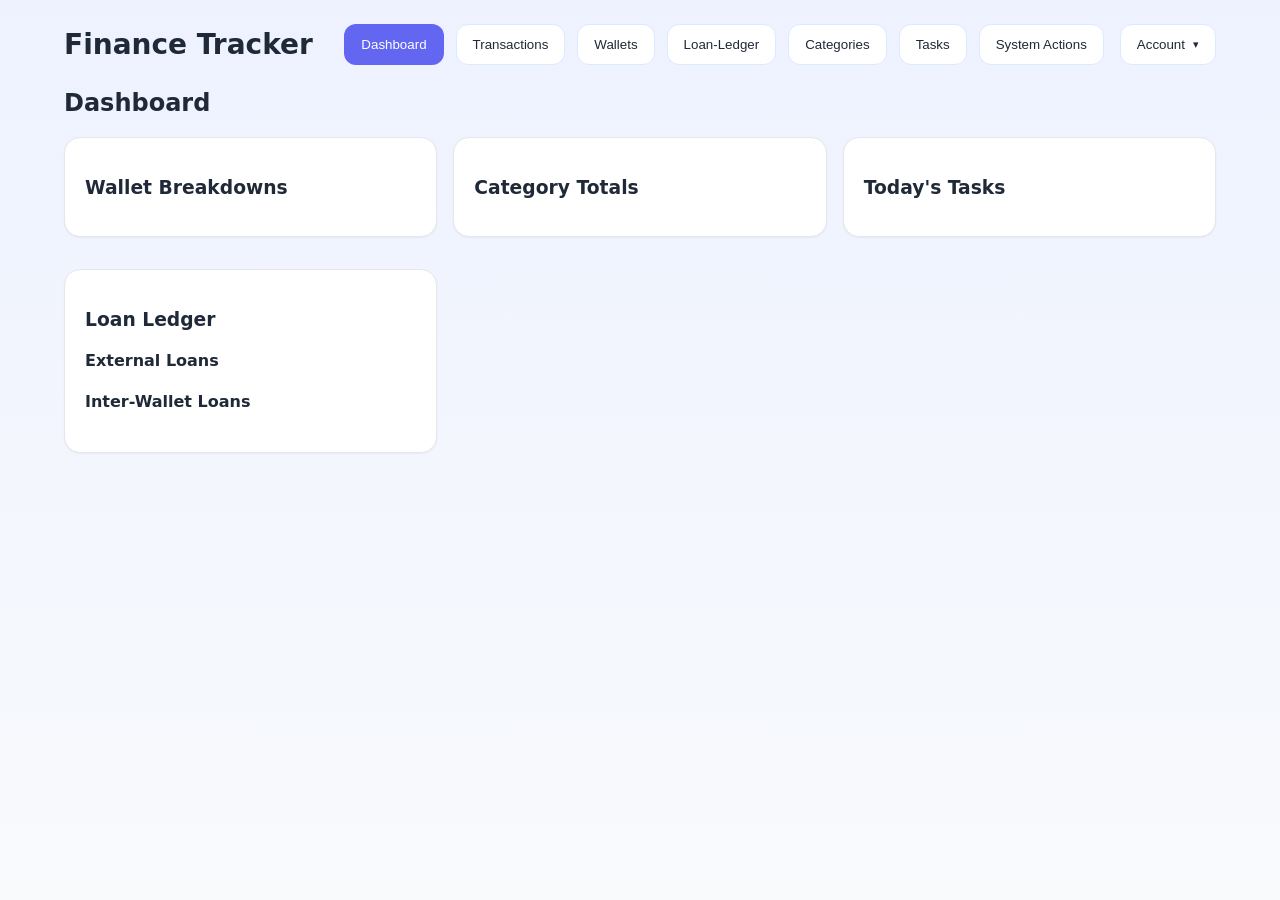
==== ui/index.html @ 68a281ce "Per user datastorage with authentication capability added" ====
<!doctype html>
<html lang="en">
<head>
  <meta charset="utf-8" />
  <meta name="viewport" content="width=device-width, initial-scale=1" />
  <title>Finance Tracker</title>
  <link rel="stylesheet" href="styles.css" />
</head>
<body>
  <div class="app-shell">
    <header>
      <div class="header-left">
        <h1>Finance Tracker</h1>
        <button id="hamburger-toggle" class="hamburger" type="button" aria-label="Toggle menu">
          <span></span>
          <span></span>
          <span></span>
        </button>
      </div>
      <div class="header-controls">
        <nav>
          <button data-view="dashboard" class="active">Dashboard</button>
          <button data-view="transactions">Transactions</button>
          <button data-view="wallets">Wallets</button>
          <button data-view="loan-ledger">Loan-Ledger</button>
          <button data-view="categories">Categories</button>
          <button data-view="tasks">Tasks</button>
          <button data-view="system">System Actions</button>
        </nav>

        <div class="profile-menu">
          <button id="profile-toggle" class="profile-btn" type="button" aria-haspopup="true" aria-expanded="false">
            <span id="profile-username">Account</span>
            <span class="profile-caret" aria-hidden="true">&#9662;</span>
          </button>
          <div id="profile-dropdown" class="profile-dropdown hidden">
            <button id="profile-logout" type="button">Logout</button>
          </div>
        </div>
      </div>
    </header>

    <main>
      <section id="dashboard" class="view active">
        <h2>Dashboard</h2>
        <div class="dashboard-grid">
          <div class="card">
            <h3>Wallet Breakdowns</h3>
            <div id="wallet-breakdowns"></div>
          </div>
          <div class="card">
            <h3>Category Totals</h3>
            <div id="category-totals"></div>
          </div>
          <div class="card">
            <h3>Today's Tasks</h3>
            <div id="today-tasks"></div>
          </div>
          <div class="card">
            <h3>Loan Ledger</h3>
            <h4>External Loans</h4>
            <div id="loan-ledger"></div>
            <h4>Inter-Wallet Loans</h4>
            <div id="interwallet-loan-ledger"></div>
          </div>
        </div>
      </section>

      <section id="loan-ledger" class="view">
        <h2>Loan Ledger</h2>
        <div class="panel">
          <h3>External Loans</h3>
          <div id="loan-ledger-settle"></div>
          <h3>Inter-Wallet Loans</h3>
          <div id="interwallet-loan-ledger-settle"></div>
        </div>
      </section>

      <section id="system" class="view">
        <h2>System Actions</h2>
        <div class="panel schedule-panel">
          <h3>System Actions</h3>
          <div class="actions-row">
            <button id="run-month-end">Run Month End</button>
          </div>
          <div id="system-status" class="status"></div>
        </div>
      </section>

      <section id="transactions" class="view">
        <h2>Transactions</h2>
        <div class="panel">
          <form id="transaction-form" class="form-grid">
            <div class="full-width">
              <h4 id="transaction-form-heading">Create Transaction</h4>
            </div>
            <div>
              <label for="tx-type">Type</label>
              <select id="tx-type" name="type"></select>
            </div>
            <div>
              <label for="tx-amount">Amount</label>
              <input id="tx-amount" name="amount" type="number" step="0.01" required />
            </div>
            <div>
              <label for="tx-source">Source Wallet</label>
              <select id="tx-source" name="source_wallet_id"></select>
            </div>
            <div>
              <label for="tx-destination">Destination Wallet</label>
              <select id="tx-destination" name="destination_wallet_id"></select>
            </div>
            <div>
              <label for="tx-category">Category</label>
              <select id="tx-category" name="category"></select>
            </div>
            <div>
              <label for="tx-counterparty">Counterparty</label>
              <input id="tx-counterparty" name="counterparty" type="text" />
            </div>
            <div>
              <label for="tx-payment-mode">Payment Mode</label>
              <select id="tx-payment-mode" name="payment_mode"></select>
            </div>
            <div>
              <label for="tx-payment-instrument">Payment Instrument</label>
              <select id="tx-payment-instrument" name="payment_instrument"></select>
            </div>
            <div>
              <label for="tx-date">Date</label>
              <input id="tx-date" name="date" type="date" required />
            </div>
            <div class="full-width">
              <label for="tx-details">Details</label>
              <textarea id="tx-details" name="details"></textarea>
            </div>
            <div class="full-width actions">
              <button id="tx-submit" type="submit">Save Transaction</button>
              <button id="tx-cancel" type="button">Cancel</button>
            </div>
            <div class="form-error" id="tx-error"></div>
          </form>
        </div>

        <div class="panel hidden" id="funding-panel">
          <h3>Funding Options</h3>
          <div id="funding-message"></div>
          <ul id="funding-options-list"></ul>
          <div class="full-width actions">
            <button id="funding-cancel" type="button">Cancel</button>
          </div>
        </div>

        <div class="panel">
          <h3>Recent Transactions</h3>
          <div class="table-wrapper">
            <table id="transaction-table">
              <thead>
                <tr>
                  <th>Date</th>
                  <th>Type</th>
                  <th>Amount</th>
                  <th>Source</th>
                  <th>Destination</th>
                  <th>Category</th>
                  <th>Counterparty</th>
                  <th>Details</th>
                  <th>Actions</th>
                </tr>
              </thead>
              <tbody></tbody>
            </table>
          </div>
        </div>
      </section>

      <section id="wallets" class="view">
        <h2>Wallets</h2>
        <div class="panel">
          <form id="wallet-form" class="form-grid">
            <div class="full-width">
              <h4 id="wallet-form-heading">Create Wallet</h4>
            </div>
            <div>
              <label for="wallet-mode">Mode</label>
              <select id="wallet-mode" name="mode"></select>
              <div id="wallet-mode-note" style="font-size:0.9rem; color:#6b7280; margin-top:6px"></div>
            </div>
            <div>
              <label for="wallet-name">Name</label>
              <input id="wallet-name" name="name" type="text" required />
            </div>
            <div>
              <label for="wallet-target-amount">Target Amount</label>
              <input id="wallet-target-amount" name="target_amount" type="number" step="0.01" />
            </div>
            <div>
              <label for="wallet-eom-destination">EOM Sweep Destination</label>
              <select id="wallet-eom-destination" name="eom_sweep_destination"></select>
            </div>
            <div class="full-width actions">
              <button id="wallet-submit" type="submit">Create Wallet</button>
              <button id="wallet-cancel" type="button">Cancel</button>
            </div>
            <div class="form-error" id="wallet-error"></div>
          </form>
        </div>

        <div class="panel">
          <h3>Active Wallets</h3>
          <div class="table-wrapper">
            <table id="wallet-table">
              <thead>
                <tr>
                  <th>Name</th>
                  <th>Scope</th>
                  <th>Monthly Allocation</th>
                  <th>Target Amount</th>
                  <th>EOM Destination</th>
                  <th>Actions</th>
                </tr>
              </thead>
              <tbody></tbody>
            </table>
          </div>
        </div>
      </section>

      <section id="categories" class="view">
        <h2>Categories</h2>
        <div class="panel">
          <form id="category-form" class="form-grid">
            <div>
              <label for="category-name">Name</label>
              <input id="category-name" name="name" type="text" required />
            </div>
            <div class="full-width actions">
              <button type="submit">Create Category</button>
            </div>
          </form>
        </div>

        <div class="panel">
          <h3>Rename / Delete</h3>
          <form id="recategorize-form" class="form-grid">
            <div>
              <label for="source-category">From</label>
              <select id="source-category" name="source_category_id"></select>
            </div>
            <div>
              <label for="dest-category">To</label>
              <select id="dest-category" name="dest_category_id"></select>
            </div>
            <div class="full-width actions">
              <button type="submit">Recategorize</button>
            </div>
          </form>
        </div>

        <div class="panel">
          <h3>Categories</h3>
          <div class="table-wrapper">
            <table id="category-table">
              <thead>
                <tr>
                  <th>Name</th>
                  <th>Actions</th>
                </tr>
              </thead>
              <tbody></tbody>
            </table>
          </div>
        </div>
      </section>

      <section id="tasks" class="view">
        <h2>Tasks</h2>
        <div class="panel">
          <form id="task-form" class="task-add-row">
            <input id="task-title" name="title" type="text" placeholder="Add a task..." required />
            <input id="task-due" name="due_date" type="date" />
            <button id="task-submit" type="submit" class="task-add-btn" aria-label="Add task">+</button>
          </form>
          <div class="form-error" id="task-error"></div>
        </div>

        <div class="panel">
          <div class="tasks-header">
            <h3>All Tasks</h3>
            <button id="delete-all-tasks" class="danger-btn" type="button">Delete All</button>
          </div>
          <ul id="task-list" class="task-list"></ul>
        </div>
      </section>
    </main>
  </div>

  <div id="loan-settle-panel" class="modal-overlay hidden">
    <div class="modal">
      <h3>Settle Loan</h3>
      <div>
        <label>Counterparty</label>
        <div id="settle-counterparty"></div>
      </div>
      <div>
        <label for="settle-amount">Amount</label>
        <input id="settle-amount" type="number" step="0.01" />
      </div>
      <div>
        <label for="settle-source">Source Wallet</label>
        <select id="settle-source"></select>
      </div>
      <div class="actions">
        <button id="settle-send">Settle</button>
        <button id="settle-cancel" type="button">Cancel</button>
      </div>
    </div>
  </div>
  <div id="interwallet-settle-panel" class="modal-overlay hidden">
    <div class="modal">
      <h3>Settle Inter-Wallet Loan</h3>
      <div>
        <label>Loan</label>
        <div id="interwallet-settle-label"></div>
      </div>
      <div>
        <label for="interwallet-settle-amount">Amount</label>
        <input id="interwallet-settle-amount" type="number" step="0.01" />
      </div>
      <div class="actions">
        <button id="interwallet-settle-send">Settle</button>
        <button id="interwallet-settle-cancel" type="button">Cancel</button>
      </div>
    </div>
  </div>
  <div id="confirm-modal" class="modal-overlay hidden">
    <div class="modal">
      <h3 id="confirm-title">Confirm</h3>
      <div id="confirm-message"></div>
      <div id="confirm-details" style="margin-top:8px; color:#6b7280"></div>
      <div class="full-width actions" style="margin-top:1rem;">
        <button id="confirm-yes">Yes</button>
        <button id="confirm-no" type="button">No</button>
      </div>
    </div>
  </div>
  <div id="toasts" aria-live="polite" aria-atomic="true"></div>
  <script type="module" src="/main.js"></script>
  <script>
    // Lightweight fallback UI wiring in case app.js fails
    (function(){
      const toasts = document.getElementById('toasts');
      if (!window.showToast) {
        window.showToast = function(msg, type='success', ms=3000){
          const el = document.createElement('div'); el.className = 'toast ' + (type||'success'); el.textContent = msg; toasts.appendChild(el);
          setTimeout(()=>el.remove(), ms);
        };
      }
      const nav = document.querySelectorAll('nav button');
      function setActive(viewId){
        document.querySelectorAll('.view').forEach(v=> v.classList.toggle('active', v.id===viewId));
        nav.forEach(b=> b.classList.toggle('active', b.dataset.view===viewId));
      }
      nav.forEach(b=> b.addEventListener('click', ()=> setActive(b.dataset.view)));
      // ensure today prefilled for tx-date
      const txDate = document.getElementById('tx-date');
      if (txDate && !txDate.value) txDate.value = new Date().toISOString().split('T')[0];
    })();
  </script>
</body>
</html>
---- ui/styles.css ----
:root {
  color-scheme: light;
  font-family: Inter, system-ui, -apple-system, BlinkMacSystemFont, "Segoe UI", sans-serif;
  background: #f4f6fb;
  color: #1f2937;
}

* {
  box-sizing: border-box;
}

body {
  margin: 0;
  min-height: 100vh;
  background: linear-gradient(180deg, #eef2ff 0%, #f8fafc 100%);
}

.app-shell {
  max-width: 1200px;
  margin: 0 auto;
  padding: 1.5rem;
}

header {
  display: flex;
  flex-wrap: wrap;
  align-items: center;
  justify-content: space-between;
  gap: 1rem;
  margin-bottom: 1.5rem;
}

header h1 {
  margin: 0;
  font-size: 1.75rem;
}

.header-left {
  display: flex;
  align-items: center;
  gap: 1rem;
}

.hamburger {
  display: none;
  width: 2.5rem;
  height: 2.5rem;
  border: 1px solid #d1d5db;
  border-radius: 0.75rem;
  background: white;
  cursor: pointer;
  padding: 0.5rem;
  align-items: center;
  justify-content: center;
}

.hamburger span {
  display: block;
  width: 100%;
  height: 2px;
  background: #374151;
  border-radius: 1px;
  margin: 3px 0;
}

nav {
  display: flex;
  flex-wrap: wrap;
  gap: 0.75rem;
}

.header-controls {
  display: flex;
  align-items: center;
  gap: 1rem;
  flex-wrap: wrap;
}

.profile-menu {
  position: relative;
}

.profile-btn {
  display: flex;
  align-items: center;
  gap: 0.5rem;
  padding: 0.75rem 1rem;
  border: 1px solid #dbeafe;
  background: white;
  color: #1f2937;
  border-radius: 0.75rem;
  cursor: pointer;
}

.profile-btn:hover {
  background: #6366f1;
  color: white;
  border-color: transparent;
}

.profile-caret {
  font-size: 0.7rem;
}

.profile-dropdown {
  position: absolute;
  right: 0;
  top: calc(100% + 0.5rem);
  min-width: 160px;
  background: white;
  border: 1px solid #dbeafe;
  border-radius: 0.75rem;
  box-shadow: 0 10px 25px rgba(0, 0, 0, 0.08);
  padding: 0.4rem;
  z-index: 20;
}

.profile-dropdown button {
  display: block;
  width: 100%;
  text-align: left;
  padding: 0.6rem 0.75rem;
  border: none;
  background: none;
  border-radius: 0.5rem;
  color: #1f2937;
  cursor: pointer;
  font: inherit;
}

.profile-dropdown button:hover {
  background: #f3f4f6;
}

nav button {
  padding: 0.75rem 1rem;
  border: 1px solid #dbeafe;
  background: white;
  color: #1f2937;
  border-radius: 0.75rem;
  cursor: pointer;
}

nav button.active,
nav button:hover {
  background: #6366f1;
  color: white;
  border-color: transparent;
}

.view {
  display: none;
}

.view.active {
  display: block;
}

.hidden {
  display: none !important;
}

/* Confirmation modal */
.modal-overlay {
  position: fixed;
  inset: 0;
  background: rgba(15,23,42,0.5);
  display: flex;
  align-items: center;
  justify-content: center;
  z-index: 60;
}
.modal {
  background: white;
  border-radius: 0.75rem;
  padding: 1.25rem;
  width: 90%;
  max-width: 480px;
  box-shadow: 0 10px 25px rgba(2,6,23,0.2);
}
.modal h3 {
  margin-top: 0;
}
.modal .actions {
  justify-content: flex-end;
  gap: 0.5rem;
}

.note {
  font-size: 0.9rem;
  color: #6b7280;
  margin-top: 6px;
}

/* Toasts */
#toasts {
  position: fixed;
  right: 1rem;
  bottom: 1rem;
  display: flex;
  flex-direction: column;
  gap: 0.5rem;
  z-index: 80;
}
.toast {
  padding: 0.75rem 1rem;
  border-radius: 0.5rem;
  color: white;
  min-width: 200px;
  box-shadow: 0 6px 18px rgba(2,6,23,0.15);
}
.toast.success { background: #16a34a; }
.toast.error { background: #dc2626; }

.panel,
.card {
  background: white;
  border: 1px solid #e5e7eb;
  border-radius: 1rem;
  padding: 1.25rem;
  box-shadow: 0 1px 2px rgba(15, 23, 42, 0.05);
  margin-bottom: 1rem;
}

.dashboard-grid {
  display: grid;
  gap: 1rem;
  grid-template-columns: repeat(auto-fit, minmax(280px, 1fr));
}

.form-grid {
  display: grid;
  gap: 1rem;
  grid-template-columns: repeat(auto-fit, minmax(200px, 1fr));
}

label {
  display: block;
  margin-bottom: 0.5rem;
  font-size: 0.95rem;
  color: #374151;
}

input,
select,
textarea {
  width: 100%;
  padding: 0.75rem 0.85rem;
  border: 1px solid #d1d5db;
  border-radius: 0.75rem;
  background: #f8fafc;
  color: #111827;
}

textarea {
  min-height: 96px;
  resize: vertical;
}

table {
  width: 100%;
  min-width: 760px;
  border-collapse: collapse;
}

.table-wrapper {
  width: 100%;
  overflow-x: auto;
  -webkit-overflow-scrolling: touch;
}

.table-wrapper table {
  width: 100%;
  min-width: 760px;
}

thead {
  background: #f3f4f6;
}

th,
td {
  padding: 0.85rem;
  border-bottom: 1px solid #e5e7eb;
  text-align: left;
  white-space: nowrap;
  word-break: normal;
}

@media (max-width: 640px) {
  .table-wrapper table {
    min-width: 640px;
  }
}

button {
  border: 1px solid transparent;
  background: #eef2ff;
  color: #1f2937;
  padding: 0.85rem 1rem;
  border-radius: 0.75rem;
  cursor: pointer;
  transition: background 0.15s ease, transform 0.15s ease;
}

button:hover {
  background: #dbeafe;
}

button:focus-visible {
  outline: 3px solid rgba(99,102,241,0.45);
  outline-offset: 2px;
}

button:disabled {
  opacity: 0.6;
  cursor: not-allowed;
}

.actions {
  grid-column: 1 / -1;
  display: flex;
  justify-content: flex-end;
}

button[type="submit"],
.schedule-panel button {
  border: none;
  background: #4f46e5;
  color: white;
  padding: 0.85rem 1.25rem;
  border-radius: 0.75rem;
  cursor: pointer;
}

button[type="submit"]:hover,
.schedule-panel button:hover {
  background: #4338ca;
}

.actions-row {
  display: flex;
  flex-wrap: wrap;
  gap: 0.75rem;
  margin-top: 1rem;
}

.status {
  margin-top: 1rem;
  font-size: 0.95rem;
}

/* Tasks tab */
.task-add-row {
  display: flex;
  align-items: center;
  gap: 0.6rem;
}

.task-add-row input[type="text"] {
  flex: 1 1 auto;
}

.task-add-row input[type="date"] {
  flex: 0 0 160px;
  width: 160px;
}

.task-add-btn {
  flex: 0 0 auto;
  width: 2.75rem;
  height: 2.75rem;
  padding: 0;
  border: none;
  background: #4f46e5;
  color: white;
  font-size: 1.25rem;
  line-height: 1;
  border-radius: 0.75rem;
  display: flex;
  align-items: center;
  justify-content: center;
}

.task-add-btn:hover {
  background: #4338ca;
}

.tasks-header {
  display: flex;
  align-items: center;
  justify-content: space-between;
  gap: 1rem;
  margin-bottom: 0.5rem;
}

.tasks-header h3 {
  margin: 0;
}

.danger-btn {
  border: none;
  background: #fee2e2;
  color: #dc2626;
  font-weight: 600;
}

.danger-btn:hover {
  background: #fecaca;
}

.task-list {
  list-style: none;
  margin: 0;
  padding: 0;
  display: flex;
  flex-direction: column;
  gap: 0.5rem;
}

.task-empty {
  color: #6b7280;
  padding: 0.5rem 0;
}

.task-connecting {
  font-style: italic;
}

.task-item {
  display: flex;
  align-items: center;
  gap: 0.85rem;
  padding: 0.75rem 0.5rem;
  border-bottom: 1px solid #e5e7eb;
}

.task-item:last-child {
  border-bottom: none;
}

.task-check {
  flex: 0 0 auto;
  display: inline-flex;
  align-items: center;
  cursor: pointer;
}

.task-check input[type="checkbox"] {
  width: 1.35rem;
  height: 1.35rem;
  accent-color: #4f46e5;
  cursor: pointer;
}

.task-body {
  flex: 1 1 auto;
  display: flex;
  align-items: center;
  flex-wrap: wrap;
  gap: 0.6rem;
  min-width: 0;
}

.task-title {
  word-break: break-word;
  transition: opacity 0.2s ease;
}

/* The 2-second "confirming deletion" state before the DELETE fires */
.task-item.task-strike .task-title {
  text-decoration: line-through;
  color: #9ca3af;
}

.task-item.task-strike {
  opacity: 0.7;
}

.task-due {
  font-size: 0.8rem;
  color: #6b7280;
  background: #f3f4f6;
  border-radius: 999px;
  padding: 0.15rem 0.6rem;
  white-space: nowrap;
}

.task-edit-btn {
  flex: 0 0 auto;
  width: 2.25rem;
  height: 2.25rem;
  padding: 0;
  background: transparent;
  border: 1px solid #e5e7eb;
  display: flex;
  align-items: center;
  justify-content: center;
  font-size: 1rem;
}

.task-edit-btn:hover {
  background: #eef2ff;
}

.task-item.editing .task-body {
  gap: 0.5rem;
}

.task-title-edit {
  flex: 1 1 160px;
  min-width: 120px;
}

.task-due-edit {
  flex: 0 0 150px;
  width: 150px;
}

.task-edit-actions {
  flex: 0 0 auto;
  display: flex;
  gap: 0.4rem;
}

.task-save-btn,
.task-cancel-btn {
  width: 2.25rem;
  height: 2.25rem;
  padding: 0;
  display: flex;
  align-items: center;
  justify-content: center;
  font-size: 1rem;
}

.task-save-btn {
  background: #dcfce7;
  color: #16a34a;
  border: none;
}

.task-save-btn:hover {
  background: #bbf7d0;
}

.task-cancel-btn {
  background: #fee2e2;
  color: #dc2626;
  border: none;
}

.task-cancel-btn:hover {
  background: #fecaca;
}

.today-task-list {
  margin: 0;
  padding-left: 1.1rem;
}

@media (max-width: 640px) {
  .task-add-row {
    flex-wrap: wrap;
  }

  .task-add-row input[type="text"] {
    flex: 1 1 100%;
  }

  .task-add-row input[type="date"] {
    flex: 1 1 auto;
    width: auto;
  }

  .task-add-btn {
    flex: 0 0 2.75rem;
    margin-left: auto;
  }

  .task-item {
    flex-wrap: wrap;
  }

  .task-body {
    flex: 1 1 100%;
    order: 3;
  }

  .task-item.editing .task-title-edit,
  .task-item.editing .task-due-edit {
    flex: 1 1 100%;
  }
}

@media (max-width: 900px) {
  .app-shell {
    padding: 1rem;
  }

  header {
    align-items: flex-start;
  }

  nav {
    justify-content: space-between;
  }

  .form-grid,
  .dashboard-grid {
    grid-template-columns: 1fr;
  }
}

@media (max-width: 700px) {
  .hamburger {
    display: inline-flex;
  }

  nav {
    position: absolute;
    top: 84px;
    left: 0;
    right: 0;
    background: white;
    border-top: 1px solid #e5e7eb;
    padding: 1rem;
    flex-direction: column;
    gap: 0.75rem;
    display: none;
    z-index: 20;
  }

  nav.open {
    display: flex;
  }

  nav button {
    width: 100%;
    justify-content: flex-start;
  }
}

@media (max-width: 640px) {
  header {
    flex-direction: column;
    gap: 0.75rem;
  }

  nav {
    width: 100%;
  }

  nav button {
    flex: 1 1 100%;
    min-width: 0;
  }

  .actions,
  .actions-row {
    flex-direction: column;
    align-items: stretch;
  }

  .modal {
    width: calc(100% - 2rem);
    max-width: 100%;
    margin: 0 1rem;
  }

  input,
  select,
  textarea,
  button {
    min-height: 48px;
  }
}
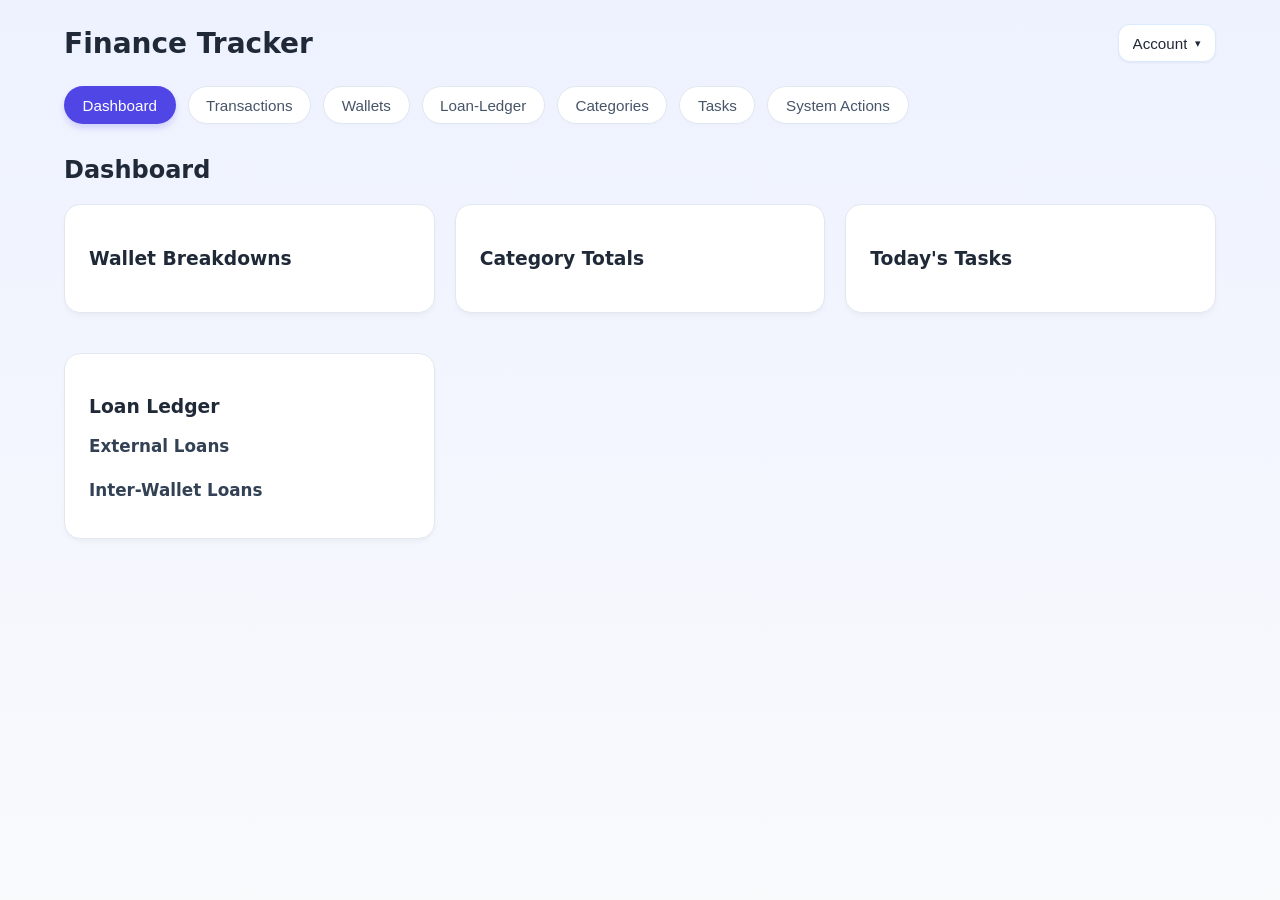
==== commit 6f7b554b: "Added Modern UI" ====
--- a/ui/index.html
+++ b/ui/index.html
@@ -2,7 +2,7 @@
 <html lang="en">
 <head>
   <meta charset="utf-8" />
-  <meta name="viewport" content="width=device-width, initial-scale=1" />
+  <meta name="viewport" content="width=device-width, initial-scale=1.0, maximum-scale=1.0, user-scalable=no" />
   <title>Finance Tracker</title>
   <link rel="stylesheet" href="styles.css" />
 </head>
@@ -11,23 +11,9 @@
     <header>
       <div class="header-left">
         <h1>Finance Tracker</h1>
-        <button id="hamburger-toggle" class="hamburger" type="button" aria-label="Toggle menu">
-          <span></span>
-          <span></span>
-          <span></span>
-        </button>
-      </div>
-      <div class="header-controls">
-        <nav>
-          <button data-view="dashboard" class="active">Dashboard</button>
-          <button data-view="transactions">Transactions</button>
-          <button data-view="wallets">Wallets</button>
-          <button data-view="loan-ledger">Loan-Ledger</button>
-          <button data-view="categories">Categories</button>
-          <button data-view="tasks">Tasks</button>
-          <button data-view="system">System Actions</button>
-        </nav>
-
+      </div>
+      <!-- Moved to independent container to fix mobile clipping -->
+      <div class="header-right">
         <div class="profile-menu">
           <button id="profile-toggle" class="profile-btn" type="button" aria-haspopup="true" aria-expanded="false">
             <span id="profile-username">Account</span>
@@ -37,8 +23,24 @@
             <button id="profile-logout" type="button">Logout</button>
           </div>
         </div>
+        <button id="hamburger-toggle" class="hamburger" type="button" aria-label="Toggle menu">
+          <span></span>
+          <span></span>
+          <span></span>
+        </button>
       </div>
     </header>
+    
+    <!-- Extracted Nav so it perfectly drops down natively below header on mobile -->
+    <nav id="main-nav">
+      <button data-view="dashboard" class="active">Dashboard</button>
+      <button data-view="transactions">Transactions</button>
+      <button data-view="wallets">Wallets</button>
+      <button data-view="loan-ledger">Loan-Ledger</button>
+      <button data-view="categories">Categories</button>
+      <button data-view="tasks">Tasks</button>
+      <button data-view="system">System Actions</button>
+    </nav>
 
     <main>
       <section id="dashboard" class="view active">
@@ -58,10 +60,14 @@
           </div>
           <div class="card">
             <h3>Loan Ledger</h3>
-            <h4>External Loans</h4>
-            <div id="loan-ledger"></div>
-            <h4>Inter-Wallet Loans</h4>
-            <div id="interwallet-loan-ledger"></div>
+            <div class="dashboard-section mt-1">
+              <h4 class="section-title">External Loans</h4>
+              <div id="loan-ledger"></div>
+            </div>
+            <div class="dashboard-section mt-3">
+              <h4 class="section-title">Inter-Wallet Loans</h4>
+              <div id="interwallet-loan-ledger"></div>
+            </div>
           </div>
         </div>
       </section>
@@ -69,9 +75,10 @@
       <section id="loan-ledger" class="view">
         <h2>Loan Ledger</h2>
         <div class="panel">
-          <h3>External Loans</h3>
+          <h3 class="section-title">External Loans</h3>
           <div id="loan-ledger-settle"></div>
-          <h3>Inter-Wallet Loans</h3>
+          
+          <h3 class="section-title mt-4">Inter-Wallet Loans</h3>
           <div id="interwallet-loan-ledger-settle"></div>
         </div>
       </section>
@@ -136,7 +143,7 @@
             </div>
             <div class="full-width actions">
               <button id="tx-submit" type="submit">Save Transaction</button>
-              <button id="tx-cancel" type="button">Cancel</button>
+              <button id="tx-cancel" class="secondary-btn" type="button">Cancel</button>
             </div>
             <div class="form-error" id="tx-error"></div>
           </form>
@@ -147,7 +154,7 @@
           <div id="funding-message"></div>
           <ul id="funding-options-list"></ul>
           <div class="full-width actions">
-            <button id="funding-cancel" type="button">Cancel</button>
+            <button id="funding-cancel" class="secondary-btn" type="button">Cancel</button>
           </div>
         </div>
 
@@ -184,7 +191,7 @@
             <div>
               <label for="wallet-mode">Mode</label>
               <select id="wallet-mode" name="mode"></select>
-              <div id="wallet-mode-note" style="font-size:0.9rem; color:#6b7280; margin-top:6px"></div>
+              <div id="wallet-mode-note" class="note"></div>
             </div>
             <div>
               <label for="wallet-name">Name</label>
@@ -200,7 +207,7 @@
             </div>
             <div class="full-width actions">
               <button id="wallet-submit" type="submit">Create Wallet</button>
-              <button id="wallet-cancel" type="button">Cancel</button>
+              <button id="wallet-cancel" class="secondary-btn" type="button">Cancel</button>
             </div>
             <div class="form-error" id="wallet-error"></div>
           </form>
@@ -300,54 +307,55 @@
       <h3>Settle Loan</h3>
       <div>
         <label>Counterparty</label>
-        <div id="settle-counterparty"></div>
-      </div>
-      <div>
+        <div id="settle-counterparty" class="highlight-box"></div>
+      </div>
+      <div style="margin-top: 1rem;">
         <label for="settle-amount">Amount</label>
         <input id="settle-amount" type="number" step="0.01" />
       </div>
-      <div>
+      <div style="margin-top: 1rem;">
         <label for="settle-source">Source Wallet</label>
         <select id="settle-source"></select>
       </div>
-      <div class="actions">
+      <div class="actions" style="margin-top: 1.5rem;">
         <button id="settle-send">Settle</button>
-        <button id="settle-cancel" type="button">Cancel</button>
+        <button id="settle-cancel" class="secondary-btn" type="button">Cancel</button>
       </div>
     </div>
   </div>
+  
   <div id="interwallet-settle-panel" class="modal-overlay hidden">
     <div class="modal">
       <h3>Settle Inter-Wallet Loan</h3>
       <div>
         <label>Loan</label>
-        <div id="interwallet-settle-label"></div>
-      </div>
-      <div>
+        <div id="interwallet-settle-label" class="highlight-box"></div>
+      </div>
+      <div style="margin-top: 1rem;">
         <label for="interwallet-settle-amount">Amount</label>
         <input id="interwallet-settle-amount" type="number" step="0.01" />
       </div>
-      <div class="actions">
+      <div class="actions" style="margin-top: 1.5rem;">
         <button id="interwallet-settle-send">Settle</button>
-        <button id="interwallet-settle-cancel" type="button">Cancel</button>
+        <button id="interwallet-settle-cancel" class="secondary-btn" type="button">Cancel</button>
       </div>
     </div>
   </div>
+  
   <div id="confirm-modal" class="modal-overlay hidden">
     <div class="modal">
       <h3 id="confirm-title">Confirm</h3>
       <div id="confirm-message"></div>
-      <div id="confirm-details" style="margin-top:8px; color:#6b7280"></div>
-      <div class="full-width actions" style="margin-top:1rem;">
+      <div id="confirm-details" class="note mt-1"></div>
+      <div class="full-width actions" style="margin-top:1.5rem;">
         <button id="confirm-yes">Yes</button>
-        <button id="confirm-no" type="button">No</button>
+        <button id="confirm-no" class="secondary-btn" type="button">No</button>
       </div>
     </div>
   </div>
   <div id="toasts" aria-live="polite" aria-atomic="true"></div>
   <script type="module" src="/main.js"></script>
   <script>
-    // Lightweight fallback UI wiring in case app.js fails
     (function(){
       const toasts = document.getElementById('toasts');
       if (!window.showToast) {
@@ -362,7 +370,6 @@
         nav.forEach(b=> b.classList.toggle('active', b.dataset.view===viewId));
       }
       nav.forEach(b=> b.addEventListener('click', ()=> setActive(b.dataset.view)));
-      // ensure today prefilled for tx-date
       const txDate = document.getElementById('tx-date');
       if (txDate && !txDate.value) txDate.value = new Date().toISOString().split('T')[0];
     })();
--- a/ui/styles.css
+++ b/ui/styles.css
@@ -21,30 +21,34 @@
   padding: 1.5rem;
 }
 
+/* Header structural update to fix profile button clipping */
 header {
   display: flex;
-  flex-wrap: wrap;
   align-items: center;
   justify-content: space-between;
   gap: 1rem;
   margin-bottom: 1.5rem;
 }
-
 header h1 {
   margin: 0;
   font-size: 1.75rem;
 }
-
 .header-left {
   display: flex;
   align-items: center;
-  gap: 1rem;
+  flex: 1 1 auto;
+}
+.header-right {
+  display: flex;
+  align-items: center;
+  gap: 0.75rem;
+  flex: 0 0 auto;
 }
 
 .hamburger {
   display: none;
-  width: 2.5rem;
-  height: 2.5rem;
+  width: 2.75rem;
+  height: 2.75rem;
   border: 1px solid #d1d5db;
   border-radius: 0.75rem;
   background: white;
@@ -63,19 +67,6 @@
   margin: 3px 0;
 }
 
-nav {
-  display: flex;
-  flex-wrap: wrap;
-  gap: 0.75rem;
-}
-
-.header-controls {
-  display: flex;
-  align-items: center;
-  gap: 1rem;
-  flex-wrap: wrap;
-}
-
 .profile-menu {
   position: relative;
 }
@@ -84,18 +75,26 @@
   display: flex;
   align-items: center;
   gap: 0.5rem;
-  padding: 0.75rem 1rem;
+  padding: 0.6rem 0.85rem;
   border: 1px solid #dbeafe;
   background: white;
   color: #1f2937;
   border-radius: 0.75rem;
   cursor: pointer;
+  box-shadow: 0 1px 2px rgba(0,0,0,0.05);
+}
+
+#profile-username {
+  max-width: 120px;
+  white-space: nowrap;
+  overflow: hidden;
+  text-overflow: ellipsis;
+  font-weight: 500;
 }
 
 .profile-btn:hover {
-  background: #6366f1;
-  color: white;
-  border-color: transparent;
+  background: #f1f5f9;
+  border-color: #cbd5e1;
 }
 
 .profile-caret {
@@ -108,11 +107,11 @@
   top: calc(100% + 0.5rem);
   min-width: 160px;
   background: white;
-  border: 1px solid #dbeafe;
-  border-radius: 0.75rem;
-  box-shadow: 0 10px 25px rgba(0, 0, 0, 0.08);
+  border: 1px solid #e2e8f0;
+  border-radius: 0.75rem;
+  box-shadow: 0 10px 25px rgba(0, 0, 0, 0.1);
   padding: 0.4rem;
-  z-index: 20;
+  z-index: 100;
 }
 
 .profile-dropdown button {
@@ -129,127 +128,247 @@
 }
 
 .profile-dropdown button:hover {
-  background: #f3f4f6;
+  background: #f1f5f9;
+}
+
+nav {
+  display: flex;
+  flex-wrap: wrap;
+  gap: 0.75rem;
+  margin-bottom: 2rem;
 }
 
 nav button {
-  padding: 0.75rem 1rem;
-  border: 1px solid #dbeafe;
-  background: white;
-  color: #1f2937;
-  border-radius: 0.75rem;
+  padding: 0.6rem 1.1rem;
+  border: 1px solid #e2e8f0;
+  background: white;
+  color: #475569;
+  border-radius: 9999px; /* Pill shape for modern look */
   cursor: pointer;
+  font-weight: 500;
+  transition: all 0.2s;
+  box-shadow: 0 1px 2px rgba(0,0,0,0.02);
 }
 
 nav button.active,
 nav button:hover {
-  background: #6366f1;
+  background: #4f46e5;
   color: white;
   border-color: transparent;
+  box-shadow: 0 4px 6px rgba(79, 70, 229, 0.2);
 }
 
 .view {
   display: none;
 }
-
 .view.active {
   display: block;
+  animation: fadeIn 0.3s ease;
+}
+@keyframes fadeIn {
+  from { opacity: 0; transform: translateY(5px); }
+  to { opacity: 1; transform: translateY(0); }
 }
 
 .hidden {
   display: none !important;
 }
 
-/* Confirmation modal */
+/* Modals */
 .modal-overlay {
   position: fixed;
   inset: 0;
-  background: rgba(15,23,42,0.5);
+  background: rgba(15,23,42,0.6);
+  backdrop-filter: blur(2px);
   display: flex;
   align-items: center;
   justify-content: center;
-  z-index: 60;
+  z-index: 200;
 }
 .modal {
   background: white;
-  border-radius: 0.75rem;
-  padding: 1.25rem;
+  border-radius: 1rem;
+  padding: 1.5rem;
   width: 90%;
   max-width: 480px;
-  box-shadow: 0 10px 25px rgba(2,6,23,0.2);
+  box-shadow: 0 20px 25px -5px rgba(0, 0, 0, 0.1), 0 10px 10px -5px rgba(0, 0, 0, 0.04);
 }
 .modal h3 {
   margin-top: 0;
-}
-.modal .actions {
-  justify-content: flex-end;
+  margin-bottom: 1.25rem;
+  font-size: 1.25rem;
+  color: #111827;
+}
+
+/* UI Utilities & Styling upgrades */
+.highlight-box {
+  background: #f8fafc;
+  border: 1px solid #e2e8f0;
+  padding: 0.75rem;
+  border-radius: 0.5rem;
+  font-weight: 500;
+  color: #334155;
+}
+.mt-1 { margin-top: 0.5rem; }
+.mt-3 { margin-top: 1.5rem; }
+.mt-4 { margin-top: 2rem; }
+.note { font-size: 0.9rem; color: #64748b; margin-top: 6px; line-height: 1.4; }
+
+/* Modern List for UI Uniformity generated by render.js */
+.modern-list {
+  list-style: none;
+  margin: 0;
+  padding: 0;
+  display: flex;
+  flex-direction: column;
+  gap: 0.75rem;
+}
+.modern-list-item {
+  background: #ffffff;
+  border: 1px solid #e2e8f0;
+  border-radius: 0.75rem;
+  padding: 1rem;
+  display: flex;
+  justify-content: space-between;
+  align-items: center;
+  gap: 1rem;
+  flex-wrap: wrap;
+  box-shadow: 0 1px 3px rgba(0,0,0,0.02);
+}
+.modern-list-item:hover {
+  border-color: #cbd5e1;
+}
+.item-info {
+  display: flex;
+  flex-direction: column;
+  gap: 0.35rem;
+}
+.item-name {
+  font-weight: 600;
+  color: #1e293b;
+  font-size: 1rem;
+}
+.item-value {
+  font-size: 0.95rem;
+  color: #475569;
+}
+.font-mono {
+  font-family: ui-monospace, SFMono-Regular, Menlo, Monaco, Consolas, monospace;
+  font-weight: 500;
+}
+.item-stats {
+  display: flex;
+  flex-wrap: wrap;
   gap: 0.5rem;
-}
-
-.note {
-  font-size: 0.9rem;
-  color: #6b7280;
-  margin-top: 6px;
+  margin-top: 0.25rem;
+}
+.stat-badge {
+  font-size: 0.75rem;
+  padding: 0.15rem 0.6rem;
+  border-radius: 9999px;
+  font-weight: 600;
+  white-space: nowrap;
+}
+.stat-badge.spent { background: #fee2e2; color: #b91c1c; }
+.stat-badge.available { background: #dcfce7; color: #15803d; }
+.stat-badge.accumulated { background: #e0e7ff; color: #4338ca; }
+.negative { color: #b91c1c; font-weight: 600; }
+.flex-between {
+  display: flex;
+  justify-content: space-between;
+  align-items: center;
+  width: 100%;
+}
+.btn-small {
+  padding: 0.4rem 0.85rem;
+  font-size: 0.85rem;
+  border-radius: 0.5rem;
+  background: #eef2ff;
+  color: #4f46e5;
+  border: none;
+  font-weight: 500;
+}
+.btn-small:hover {
+  background: #e0e7ff;
 }
 
 /* Toasts */
 #toasts {
   position: fixed;
-  right: 1rem;
-  bottom: 1rem;
+  right: 1.5rem;
+  bottom: 1.5rem;
   display: flex;
   flex-direction: column;
-  gap: 0.5rem;
-  z-index: 80;
+  gap: 0.75rem;
+  z-index: 300;
 }
 .toast {
-  padding: 0.75rem 1rem;
-  border-radius: 0.5rem;
+  padding: 0.85rem 1.25rem;
+  border-radius: 0.75rem;
   color: white;
-  min-width: 200px;
-  box-shadow: 0 6px 18px rgba(2,6,23,0.15);
-}
-.toast.success { background: #16a34a; }
-.toast.error { background: #dc2626; }
+  min-width: 240px;
+  font-weight: 500;
+  box-shadow: 0 10px 15px -3px rgba(0, 0, 0, 0.1), 0 4px 6px -2px rgba(0, 0, 0, 0.05);
+}
+.toast.success { background: #10b981; }
+.toast.error { background: #ef4444; }
 
 .panel,
 .card {
   background: white;
-  border: 1px solid #e5e7eb;
+  border: 1px solid #e2e8f0;
   border-radius: 1rem;
-  padding: 1.25rem;
-  box-shadow: 0 1px 2px rgba(15, 23, 42, 0.05);
-  margin-bottom: 1rem;
+  padding: 1.5rem;
+  box-shadow: 0 4px 6px -1px rgba(0, 0, 0, 0.03), 0 2px 4px -1px rgba(0, 0, 0, 0.02);
+  margin-bottom: 1.25rem;
+}
+.section-title {
+  margin-top: 0;
+  margin-bottom: 0.85rem;
+  color: #334155;
+  font-size: 1.05rem;
 }
 
 .dashboard-grid {
   display: grid;
-  gap: 1rem;
-  grid-template-columns: repeat(auto-fit, minmax(280px, 1fr));
+  gap: 1.25rem;
+  grid-template-columns: repeat(auto-fit, minmax(300px, 1fr));
 }
 
 .form-grid {
   display: grid;
-  gap: 1rem;
-  grid-template-columns: repeat(auto-fit, minmax(200px, 1fr));
+  gap: 1.25rem;
+  grid-template-columns: repeat(auto-fit, minmax(220px, 1fr));
+}
+.full-width {
+  grid-column: 1 / -1;
 }
 
 label {
   display: block;
-  margin-bottom: 0.5rem;
-  font-size: 0.95rem;
-  color: #374151;
+  margin-bottom: 0.4rem;
+  font-size: 0.9rem;
+  font-weight: 500;
+  color: #475569;
 }
 
 input,
 select,
 textarea {
   width: 100%;
-  padding: 0.75rem 0.85rem;
-  border: 1px solid #d1d5db;
+  padding: 0.8rem 0.85rem;
+  border: 1px solid #cbd5e1;
   border-radius: 0.75rem;
   background: #f8fafc;
-  color: #111827;
+  color: #1e293b;
+  font-size: 16px; /* Prevents iOS zoom */
+  transition: border-color 0.2s, box-shadow 0.2s;
+}
+input:focus, select:focus, textarea:focus {
+  outline: none;
+  border-color: #6366f1;
+  box-shadow: 0 0 0 3px rgba(99, 102, 241, 0.15);
+  background: white;
 }
 
 textarea {
@@ -257,86 +376,79 @@
   resize: vertical;
 }
 
+/* Tables modernized */
+.table-wrapper {
+  width: 100%;
+  overflow-x: auto;
+  -webkit-overflow-scrolling: touch;
+  border: 1px solid #e2e8f0;
+  border-radius: 0.75rem;
+}
 table {
   width: 100%;
   min-width: 760px;
   border-collapse: collapse;
 }
-
-.table-wrapper {
-  width: 100%;
-  overflow-x: auto;
-  -webkit-overflow-scrolling: touch;
-}
-
-.table-wrapper table {
-  width: 100%;
-  min-width: 760px;
-}
-
 thead {
-  background: #f3f4f6;
-}
-
-th,
-td {
-  padding: 0.85rem;
-  border-bottom: 1px solid #e5e7eb;
+  background: #f8fafc;
+}
+th {
+  font-size: 0.85rem;
+  text-transform: uppercase;
+  letter-spacing: 0.05em;
+  color: #64748b;
+  font-weight: 600;
+}
+th, td {
+  padding: 1rem;
+  border-bottom: 1px solid #e2e8f0;
   text-align: left;
   white-space: nowrap;
-  word-break: normal;
-}
-
-@media (max-width: 640px) {
-  .table-wrapper table {
-    min-width: 640px;
-  }
+}
+tbody tr:last-child td {
+  border-bottom: none;
+}
+tbody tr:hover {
+  background: #f8fafc;
 }
 
 button {
   border: 1px solid transparent;
-  background: #eef2ff;
-  color: #1f2937;
-  padding: 0.85rem 1rem;
-  border-radius: 0.75rem;
+  background: #e0e7ff;
+  color: #3730a3;
+  padding: 0.8rem 1.25rem;
+  border-radius: 0.75rem;
+  font-weight: 500;
   cursor: pointer;
-  transition: background 0.15s ease, transform 0.15s ease;
-}
-
-button:hover {
-  background: #dbeafe;
-}
-
-button:focus-visible {
-  outline: 3px solid rgba(99,102,241,0.45);
-  outline-offset: 2px;
-}
-
-button:disabled {
-  opacity: 0.6;
-  cursor: not-allowed;
-}
+  transition: background 0.15s ease, transform 0.1s ease;
+  font-size: 0.95rem;
+}
+button:hover { background: #c7d2fe; }
+button:active { transform: scale(0.98); }
+button:disabled { opacity: 0.6; cursor: not-allowed; }
 
 .actions {
-  grid-column: 1 / -1;
   display: flex;
   justify-content: flex-end;
+  gap: 0.75rem;
+  flex-wrap: wrap;
 }
 
 button[type="submit"],
-.schedule-panel button {
-  border: none;
+#run-month-end, #settle-send, #interwallet-settle-send, #confirm-yes {
   background: #4f46e5;
   color: white;
-  padding: 0.85rem 1.25rem;
-  border-radius: 0.75rem;
-  cursor: pointer;
-}
-
+}
 button[type="submit"]:hover,
-.schedule-panel button:hover {
+#run-month-end:hover, #settle-send:hover, #interwallet-settle-send:hover, #confirm-yes:hover {
   background: #4338ca;
 }
+.secondary-btn {
+  background: #f1f5f9;
+  color: #475569;
+  border: 1px solid #cbd5e1;
+}
+.secondary-btn:hover { background: #e2e8f0; }
 
 .actions-row {
   display: flex;
@@ -351,63 +463,28 @@
 }
 
 /* Tasks tab */
-.task-add-row {
-  display: flex;
-  align-items: center;
-  gap: 0.6rem;
-}
-
-.task-add-row input[type="text"] {
-  flex: 1 1 auto;
-}
-
-.task-add-row input[type="date"] {
-  flex: 0 0 160px;
-  width: 160px;
-}
-
+.task-add-row { display: flex; align-items: center; gap: 0.75rem; }
+.task-add-row input[type="text"] { flex: 1 1 auto; }
+.task-add-row input[type="date"] { flex: 0 0 160px; width: 160px; }
 .task-add-btn {
   flex: 0 0 auto;
-  width: 2.75rem;
-  height: 2.75rem;
+  width: 3rem;
+  height: 3rem;
   padding: 0;
-  border: none;
   background: #4f46e5;
   color: white;
-  font-size: 1.25rem;
+  font-size: 1.5rem;
   line-height: 1;
-  border-radius: 0.75rem;
   display: flex;
   align-items: center;
   justify-content: center;
 }
-
-.task-add-btn:hover {
-  background: #4338ca;
-}
-
-.tasks-header {
-  display: flex;
-  align-items: center;
-  justify-content: space-between;
-  gap: 1rem;
-  margin-bottom: 0.5rem;
-}
-
-.tasks-header h3 {
-  margin: 0;
-}
-
-.danger-btn {
-  border: none;
-  background: #fee2e2;
-  color: #dc2626;
-  font-weight: 600;
-}
-
-.danger-btn:hover {
-  background: #fecaca;
-}
+.task-add-btn:hover { background: #4338ca; }
+
+.tasks-header { display: flex; align-items: center; justify-content: space-between; gap: 1rem; margin-bottom: 0.5rem; }
+.tasks-header h3 { margin: 0; }
+.danger-btn { background: #fee2e2; color: #dc2626; border: 1px solid transparent; }
+.danger-btn:hover { background: #fecaca; }
 
 .task-list {
   list-style: none;
@@ -417,114 +494,57 @@
   flex-direction: column;
   gap: 0.5rem;
 }
-
-.task-empty {
-  color: #6b7280;
-  padding: 0.5rem 0;
-}
-
-.task-connecting {
-  font-style: italic;
-}
-
+.task-empty { color: #64748b; padding: 1rem; text-align: center; border: 1px dashed #cbd5e1; border-radius: 0.75rem; }
+.task-connecting { font-style: italic; }
 .task-item {
   display: flex;
   align-items: center;
-  gap: 0.85rem;
-  padding: 0.75rem 0.5rem;
-  border-bottom: 1px solid #e5e7eb;
-}
-
-.task-item:last-child {
-  border-bottom: none;
-}
-
-.task-check {
-  flex: 0 0 auto;
-  display: inline-flex;
-  align-items: center;
-  cursor: pointer;
-}
-
+  gap: 1rem;
+  padding: 0.85rem;
+  background: #ffffff;
+  border: 1px solid #e2e8f0;
+  border-radius: 0.75rem;
+  transition: all 0.2s;
+}
+.task-item:hover { border-color: #cbd5e1; box-shadow: 0 2px 4px rgba(0,0,0,0.02); }
+.task-check { flex: 0 0 auto; display: inline-flex; align-items: center; cursor: pointer; }
 .task-check input[type="checkbox"] {
-  width: 1.35rem;
-  height: 1.35rem;
+  width: 1.25rem;
+  height: 1.25rem;
   accent-color: #4f46e5;
   cursor: pointer;
 }
-
-.task-body {
-  flex: 1 1 auto;
-  display: flex;
-  align-items: center;
-  flex-wrap: wrap;
-  gap: 0.6rem;
-  min-width: 0;
-}
-
-.task-title {
-  word-break: break-word;
-  transition: opacity 0.2s ease;
-}
-
-/* The 2-second "confirming deletion" state before the DELETE fires */
-.task-item.task-strike .task-title {
-  text-decoration: line-through;
-  color: #9ca3af;
-}
-
-.task-item.task-strike {
-  opacity: 0.7;
-}
-
+.task-body { flex: 1 1 auto; display: flex; align-items: center; flex-wrap: wrap; gap: 0.75rem; min-width: 0; }
+.task-title { word-break: break-word; transition: opacity 0.2s ease; font-weight: 500; }
+.task-item.task-strike .task-title { text-decoration: line-through; color: #94a3b8; }
+.task-item.task-strike { opacity: 0.6; }
 .task-due {
   font-size: 0.8rem;
-  color: #6b7280;
-  background: #f3f4f6;
-  border-radius: 999px;
-  padding: 0.15rem 0.6rem;
+  color: #475569;
+  background: #f1f5f9;
+  border-radius: 9999px;
+  padding: 0.2rem 0.6rem;
   white-space: nowrap;
 }
-
 .task-edit-btn {
   flex: 0 0 auto;
   width: 2.25rem;
   height: 2.25rem;
   padding: 0;
-  background: transparent;
-  border: 1px solid #e5e7eb;
+  background: #f8fafc;
+  color: #64748b;
+  border: 1px solid #e2e8f0;
   display: flex;
   align-items: center;
   justify-content: center;
   font-size: 1rem;
 }
-
-.task-edit-btn:hover {
-  background: #eef2ff;
-}
-
-.task-item.editing .task-body {
-  gap: 0.5rem;
-}
-
-.task-title-edit {
-  flex: 1 1 160px;
-  min-width: 120px;
-}
-
-.task-due-edit {
-  flex: 0 0 150px;
-  width: 150px;
-}
-
-.task-edit-actions {
-  flex: 0 0 auto;
-  display: flex;
-  gap: 0.4rem;
-}
-
-.task-save-btn,
-.task-cancel-btn {
+.task-edit-btn:hover { background: #e2e8f0; color: #1e293b; }
+.task-item.editing .task-body { gap: 0.5rem; }
+.task-title-edit { flex: 1 1 160px; min-width: 120px; }
+.task-due-edit { flex: 0 0 150px; width: 150px; }
+.task-edit-actions { flex: 0 0 auto; display: flex; gap: 0.5rem; }
+.task-save-btn, .task-cancel-btn {
   width: 2.25rem;
   height: 2.25rem;
   padding: 0;
@@ -533,145 +553,42 @@
   justify-content: center;
   font-size: 1rem;
 }
-
-.task-save-btn {
-  background: #dcfce7;
-  color: #16a34a;
-  border: none;
-}
-
-.task-save-btn:hover {
-  background: #bbf7d0;
-}
-
-.task-cancel-btn {
-  background: #fee2e2;
-  color: #dc2626;
-  border: none;
-}
-
-.task-cancel-btn:hover {
-  background: #fecaca;
-}
-
-.today-task-list {
-  margin: 0;
-  padding-left: 1.1rem;
+.task-save-btn { background: #10b981; color: white; }
+.task-save-btn:hover { background: #059669; }
+.task-cancel-btn { background: #ef4444; color: white; }
+.task-cancel-btn:hover { background: #dc2626; }
+.today-task-list { margin: 0; padding-left: 1.25rem; color: #334155; }
+.today-task-list li { margin-bottom: 0.5rem; }
+
+/* Responsive break points */
+@media (max-width: 900px) {
+  .app-shell { padding: 1rem; }
+  .form-grid, .dashboard-grid { grid-template-columns: 1fr; }
+}
+
+@media (max-width: 700px) {
+  .hamburger { display: inline-flex; }
+  nav {
+    display: none;
+    flex-direction: column;
+    width: 100%;
+    margin-bottom: 1.5rem;
+  }
+  nav.open { display: flex; }
+  nav button { width: 100%; text-align: left; justify-content: flex-start; border-radius: 0.5rem; padding: 0.75rem 1rem;}
 }
 
 @media (max-width: 640px) {
-  .task-add-row {
-    flex-wrap: wrap;
-  }
-
-  .task-add-row input[type="text"] {
-    flex: 1 1 100%;
-  }
-
-  .task-add-row input[type="date"] {
-    flex: 1 1 auto;
-    width: auto;
-  }
-
-  .task-add-btn {
-    flex: 0 0 2.75rem;
-    margin-left: auto;
-  }
-
-  .task-item {
-    flex-wrap: wrap;
-  }
-
-  .task-body {
-    flex: 1 1 100%;
-    order: 3;
-  }
-
-  .task-item.editing .task-title-edit,
-  .task-item.editing .task-due-edit {
-    flex: 1 1 100%;
-  }
-}
-
-@media (max-width: 900px) {
-  .app-shell {
-    padding: 1rem;
-  }
-
-  header {
-    align-items: flex-start;
-  }
-
-  nav {
-    justify-content: space-between;
-  }
-
-  .form-grid,
-  .dashboard-grid {
-    grid-template-columns: 1fr;
-  }
-}
-
-@media (max-width: 700px) {
-  .hamburger {
-    display: inline-flex;
-  }
-
-  nav {
-    position: absolute;
-    top: 84px;
-    left: 0;
-    right: 0;
-    background: white;
-    border-top: 1px solid #e5e7eb;
-    padding: 1rem;
-    flex-direction: column;
-    gap: 0.75rem;
-    display: none;
-    z-index: 20;
-  }
-
-  nav.open {
-    display: flex;
-  }
-
-  nav button {
-    width: 100%;
-    justify-content: flex-start;
-  }
-}
-
-@media (max-width: 640px) {
-  header {
-    flex-direction: column;
-    gap: 0.75rem;
-  }
-
-  nav {
-    width: 100%;
-  }
-
-  nav button {
-    flex: 1 1 100%;
-    min-width: 0;
-  }
-
-  .actions,
-  .actions-row {
-    flex-direction: column;
-    align-items: stretch;
-  }
-
-  .modal {
-    width: calc(100% - 2rem);
-    max-width: 100%;
-    margin: 0 1rem;
-  }
-
-  input,
-  select,
-  textarea,
-  button {
-    min-height: 48px;
-  }
+  .actions { flex-direction: column; align-items: stretch; }
+  .actions button { width: 100%; }
+  .modal { width: calc(100% - 2rem); margin: 0 1rem; }
+  
+  .task-add-row { flex-wrap: wrap; }
+  .task-add-row input[type="text"] { flex: 1 1 100%; }
+  .task-add-row input[type="date"] { flex: 1 1 auto; width: auto; }
+  .task-add-btn { flex: 0 0 3rem; margin-left: auto; }
+  .task-item { flex-wrap: wrap; }
+  .task-body { flex: 1 1 100%; order: 3; margin-top: 0.25rem; }
+  .task-item.editing .task-title-edit, .task-item.editing .task-due-edit { flex: 1 1 100%; }
+  #profile-username { max-width: 80px; }
 }
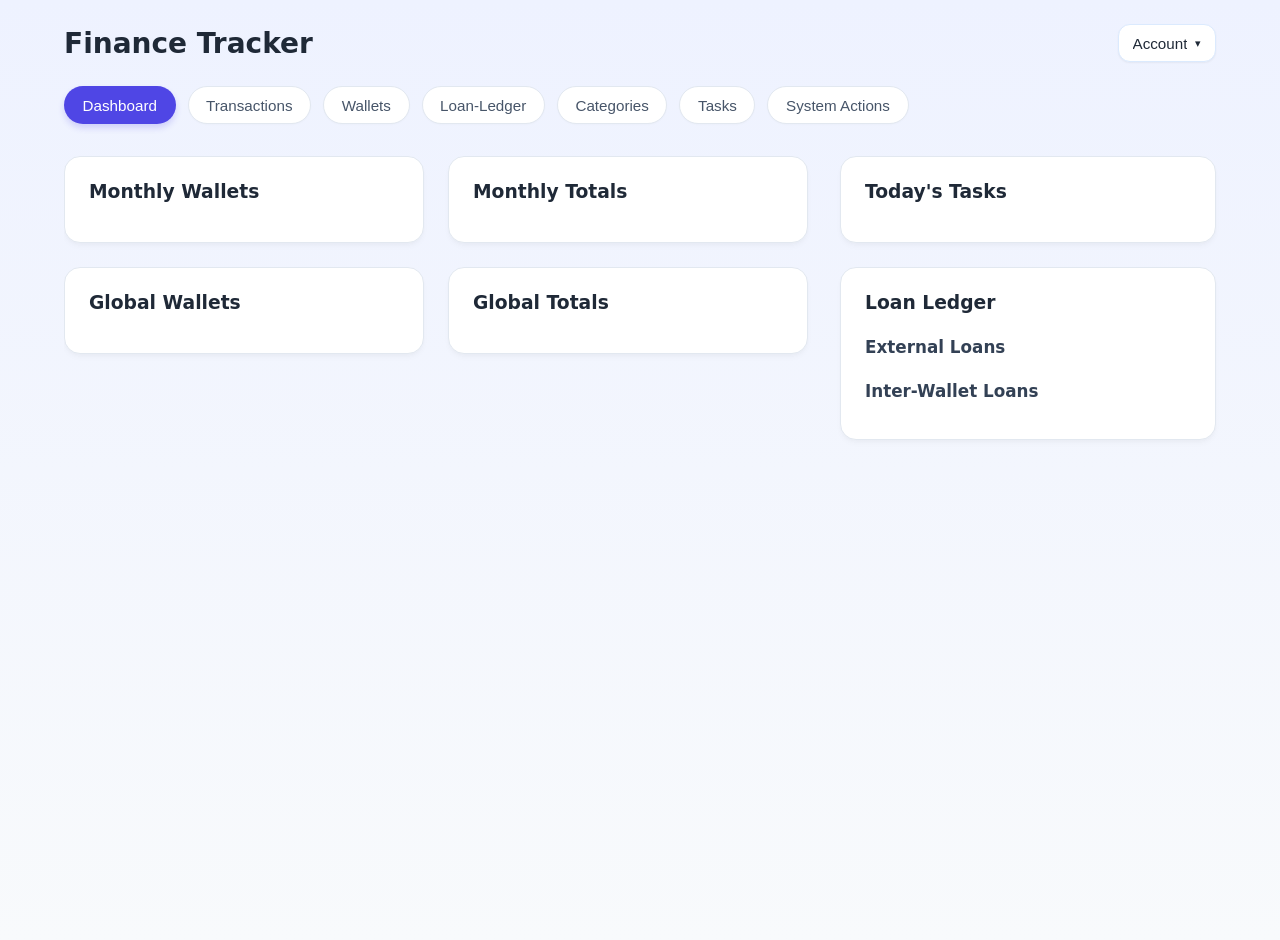
==== commit 994a4405: "Fine tuned UI for Release 1.5" ====
--- a/ui/index.html
+++ b/ui/index.html
@@ -5,14 +5,23 @@
   <meta name="viewport" content="width=device-width, initial-scale=1.0, maximum-scale=1.0, user-scalable=no" />
   <title>Finance Tracker</title>
   <link rel="stylesheet" href="styles.css" />
+  <link rel="icon" type="image/png" href="favicon.png" />
 </head>
 <body>
+  <div class="nav-overlay" id="nav-overlay"></div>
+
   <div class="app-shell">
     <header>
       <div class="header-left">
+        <button id="hamburger-toggle" class="hamburger" type="button" aria-label="Toggle menu">
+          <svg xmlns="http://www.w3.org/2000/svg" viewBox="0 0 24 24" fill="none" stroke="currentColor" stroke-width="2" stroke-linecap="round" stroke-linejoin="round">
+            <line x1="4" y1="12" x2="20" y2="12"></line>
+            <line x1="4" y1="6" x2="20" y2="6"></line>
+            <line x1="4" y1="18" x2="20" y2="18"></line>
+          </svg>
+        </button>
         <h1>Finance Tracker</h1>
       </div>
-      <!-- Moved to independent container to fix mobile clipping -->
       <div class="header-right">
         <div class="profile-menu">
           <button id="profile-toggle" class="profile-btn" type="button" aria-haspopup="true" aria-expanded="false">
@@ -23,66 +32,293 @@
             <button id="profile-logout" type="button">Logout</button>
           </div>
         </div>
-        <button id="hamburger-toggle" class="hamburger" type="button" aria-label="Toggle menu">
-          <span></span>
-          <span></span>
-          <span></span>
-        </button>
       </div>
     </header>
     
-    <!-- Extracted Nav so it perfectly drops down natively below header on mobile -->
     <nav id="main-nav">
       <button data-view="dashboard" class="active">Dashboard</button>
       <button data-view="transactions">Transactions</button>
       <button data-view="wallets">Wallets</button>
-      <button data-view="loan-ledger">Loan-Ledger</button>
+      <button data-view="loan-ledger-tab">Loan-Ledger</button>
       <button data-view="categories">Categories</button>
       <button data-view="tasks">Tasks</button>
       <button data-view="system">System Actions</button>
     </nav>
 
     <main>
+      <!-- DASHBOARD TAB -->
       <section id="dashboard" class="view active">
-        <h2>Dashboard</h2>
-        <div class="dashboard-grid">
-          <div class="card">
-            <h3>Wallet Breakdowns</h3>
-            <div id="wallet-breakdowns"></div>
-          </div>
-          <div class="card">
-            <h3>Category Totals</h3>
-            <div id="category-totals"></div>
-          </div>
-          <div class="card">
-            <h3>Today's Tasks</h3>
-            <div id="today-tasks"></div>
-          </div>
-          <div class="card">
-            <h3>Loan Ledger</h3>
-            <div class="dashboard-section mt-1">
-              <h4 class="section-title">External Loans</h4>
-              <div id="loan-ledger"></div>
-            </div>
-            <div class="dashboard-section mt-3">
-              <h4 class="section-title">Inter-Wallet Loans</h4>
-              <div id="interwallet-loan-ledger"></div>
-            </div>
-          </div>
-        </div>
-      </section>
-
-      <section id="loan-ledger" class="view">
-        <h2>Loan Ledger</h2>
-        <div class="panel">
-          <h3 class="section-title">External Loans</h3>
-          <div id="loan-ledger-settle"></div>
+        <div class="dashboard-layout">
+          <div class="dash-left">
+            <div class="dash-left-row">
+              <div class="card dash-card" id="card-l11">
+                <h3 class="dash-card-header">Monthly Wallets</h3>
+                <div id="monthly-wallets" class="dash-card-body"></div>
+              </div>
+              <div class="card dash-card" id="card-l12">
+                <h3 class="dash-card-header">Monthly Totals</h3>
+                <div id="monthly-totals" class="dash-card-body"></div>
+              </div>
+            </div>
+            <div class="dash-left-row">
+              <div class="card dash-card" id="card-l21">
+                <h3 class="dash-card-header">Global Wallets</h3>
+                <div id="global-wallets" class="dash-card-body"></div>
+              </div>
+              <div class="card dash-card" id="card-l22">
+                <h3 class="dash-card-header">Global Totals</h3>
+                <div id="global-totals" class="dash-card-body"></div>
+              </div>
+            </div>
+          </div>
+          <div class="dash-right">
+            <div class="card dash-card" id="card-r11">
+              <h3 class="dash-card-header">Today's Tasks</h3>
+              <div id="today-tasks" class="dash-card-body"></div>
+            </div>
+            <div class="card dash-card" id="card-r12">
+              <h3 class="dash-card-header">Loan Ledger</h3>
+              <div class="dash-card-body">
+                <div class="dashboard-section mt-1">
+                  <h4 class="section-title">External Loans</h4>
+                  <div id="loan-ledger"></div>
+                </div>
+                <div class="dashboard-section mt-3">
+                  <h4 class="section-title">Inter-Wallet Loans</h4>
+                  <div id="interwallet-loan-ledger"></div>
+                </div>
+              </div>
+            </div>
+          </div>
+        </div>
+      </section>
+
+      <!-- TRANSACTIONS TAB -->
+      <section id="transactions" class="view">
+        <div class="split-layout">
+          <div class="split-left">
+            <div class="panel">
+              <form id="transaction-form" class="form-grid two-col-grid">
+                <div class="full-width">
+                  <h4 id="transaction-form-heading">Create Transaction</h4>
+                </div>
+                <div>
+                  <label for="tx-type">Type</label>
+                  <select id="tx-type" name="type"></select>
+                </div>
+                <div>
+                  <label for="tx-amount">Amount</label>
+                  <input id="tx-amount" name="amount" type="number" step="0.01" required />
+                </div>
+                <div>
+                  <label for="tx-source">Source Wallet</label>
+                  <select id="tx-source" name="source_wallet_id"></select>
+                </div>
+                <div>
+                  <label for="tx-destination">Destination Wallet</label>
+                  <select id="tx-destination" name="destination_wallet_id"></select>
+                </div>
+                <div>
+                  <label for="tx-category">Category</label>
+                  <select id="tx-category" name="category"></select>
+                </div>
+                <div>
+                  <label for="tx-counterparty">Counterparty</label>
+                  <input id="tx-counterparty" name="counterparty" type="text" />
+                </div>
+                <div>
+                  <label for="tx-payment-instrument">Payment Instrument</label>
+                  <select id="tx-payment-instrument" name="payment_instrument"></select>
+                </div>
+                <div>
+                  <label for="tx-date">Date</label>
+                  <input id="tx-date" name="date" type="date" required />
+                </div>
+                <div class="full-width">
+                  <label for="tx-details">Details</label>
+                  <textarea id="tx-details" name="details"></textarea>
+                </div>
+                <div class="full-width actions">
+                  <button id="tx-submit" type="submit">Save Transaction</button>
+                  <button id="tx-cancel" class="secondary-btn" type="button">Cancel</button>
+                </div>
+                <div class="form-error" id="tx-error"></div>
+              </form>
+            </div>
+
+            <div class="panel hidden" id="funding-panel">
+              <h3>Insufficient Balance</h3>
+              <p id="funding-message" class="note"></p>
+              <div class="table-wrapper mt-3" id="funding-table-container">
+                <table id="funding-table">
+                  <thead>
+                    <tr>
+                      <th>Mechanism</th>
+                      <th>Source Wallet</th>
+                      <th>Available</th>
+                      <th>Required</th>
+                      <th>Actions</th>
+                    </tr>
+                  </thead>
+                  <tbody id="funding-options-list"></tbody>
+                </table>
+              </div>
+              <div class="full-width actions mt-3">
+                <button id="funding-cancel" class="secondary-btn" type="button">Cancel</button>
+              </div>
+            </div>
+          </div>
           
-          <h3 class="section-title mt-4">Inter-Wallet Loans</h3>
-          <div id="interwallet-loan-ledger-settle"></div>
-        </div>
-      </section>
-
+          <div class="split-right">
+            <div class="panel" style="height: 100%; display: flex; flex-direction: column;">
+              <h3 style="margin-top: 0;">Recent Transactions</h3>
+              <div class="table-wrapper" style="flex: 1 1 auto; overflow-y: auto;">
+                <table id="transaction-table" class="expandable-table">
+                  <thead style="position: sticky; top: 0; z-index: 10;">
+                    <tr>
+                      <th class="sortable" data-sort="date">Date <span class="sort-icon"></span></th>
+                      <th class="sortable" data-sort="type">Type <span class="sort-icon"></span></th>
+                      <th class="sortable" data-sort="amount">Amount <span class="sort-icon"></span></th>
+                      <th class="sortable" data-sort="source_wallet_id">Source <span class="sort-icon"></span></th>
+                      <th class="sortable" data-sort="destination_wallet_id">Destination <span class="sort-icon"></span></th>
+                      <th class="sortable" data-sort="payment_instrument">Instrument <span class="sort-icon"></span></th>
+                    </tr>
+                  </thead>
+                  <tbody></tbody>
+                </table>
+              </div>
+            </div>
+          </div>
+        </div>
+      </section>
+
+      <!-- WALLETS TAB -->
+      <section id="wallets" class="view">
+        <div class="split-layout">
+          <div class="split-left">
+            <div class="panel">
+              <form id="wallet-form" class="form-grid two-col-grid">
+                <div class="full-width">
+                  <h4 id="wallet-form-heading">Create Wallet</h4>
+                </div>
+                <div>
+                  <label for="wallet-mode">Mode</label>
+                  <select id="wallet-mode" name="mode"></select>
+                  <div id="wallet-mode-note" class="note"></div>
+                </div>
+                <div>
+                  <label for="wallet-name">Name</label>
+                  <input id="wallet-name" name="name" type="text" required />
+                </div>
+                <div>
+                  <label for="wallet-target-amount">Target Amount</label>
+                  <input id="wallet-target-amount" name="target_amount" type="number" step="0.01" />
+                </div>
+                <div>
+                  <label for="wallet-eom-destination">EOM Sweep Destination</label>
+                  <select id="wallet-eom-destination" name="eom_sweep_destination"></select>
+                </div>
+                <div class="full-width actions">
+                  <button id="wallet-submit" type="submit">Create Wallet</button>
+                  <button id="wallet-cancel" class="secondary-btn" type="button">Cancel</button>
+                </div>
+                <div class="form-error" id="wallet-error"></div>
+              </form>
+            </div>
+          </div>
+
+          <div class="split-right">
+            <div class="panel" style="height: 100%; display: flex; flex-direction: column;">
+              <h3 style="margin-top: 0;">Active Wallets</h3>
+              <div class="table-wrapper" style="flex: 1 1 auto; overflow-y: auto;">
+                <table id="wallet-table" class="expandable-table">
+                  <thead style="position: sticky; top: 0; z-index: 10;">
+                    <tr>
+                      <th class="sortable" data-sort="name">Name <span class="sort-icon"></span></th>
+                      <th class="sortable" data-sort="scope">Scope <span class="sort-icon"></span></th>
+                    </tr>
+                  </thead>
+                  <tbody></tbody>
+                </table>
+              </div>
+            </div>
+          </div>
+        </div>
+      </section>
+
+      <!-- LOAN LEDGER TAB -->
+      <section id="loan-ledger-tab" class="view">
+        <div class="split-layout even">
+          <div class="split-left">
+            <div class="panel" style="height: 100%;">
+              <h3 class="section-title">External Loans</h3>
+              <div id="loan-ledger-settle"></div>
+            </div>
+          </div>
+          <div class="split-right">
+            <div class="panel" style="height: 100%;">
+              <h3 class="section-title">Inter-Wallet Loans</h3>
+              <div id="interwallet-loan-ledger-settle"></div>
+            </div>
+          </div>
+        </div>
+      </section>
+
+      <!-- CATEGORIES TAB -->
+      <section id="categories" class="view">
+        <div class="split-layout">
+          <div class="split-left">
+            <div class="panel">
+              <h3 style="margin-top:0;">Create Category</h3>
+              <form id="category-form" class="form-grid">
+                <div>
+                  <label for="category-name">Name</label>
+                  <input id="category-name" name="name" type="text" required />
+                </div>
+                <div class="full-width actions">
+                  <button type="submit">Create Category</button>
+                </div>
+              </form>
+            </div>
+
+            <div class="panel">
+              <h3 style="margin-top:0;">Rename / Delete</h3>
+              <form id="recategorize-form" class="form-grid">
+                <div>
+                  <label for="source-category">From</label>
+                  <select id="source-category" name="source_category_id"></select>
+                </div>
+                <div>
+                  <label for="dest-category">To</label>
+                  <select id="dest-category" name="dest_category_id"></select>
+                </div>
+                <div class="full-width actions">
+                  <button type="submit">Recategorize</button>
+                </div>
+              </form>
+            </div>
+          </div>
+
+          <div class="split-right">
+            <div class="panel" style="height: 100%; display: flex; flex-direction: column;">
+              <h3 style="margin-top: 0;">Categories</h3>
+              <div class="table-wrapper" style="flex: 1 1 auto; overflow-y: auto;">
+                <table id="category-table" class="compact-table">
+                  <thead style="position: sticky; top: 0; z-index: 10;">
+                    <tr>
+                      <th>Name</th>
+                      <th class="actions-cell">Actions</th>
+                    </tr>
+                  </thead>
+                  <tbody></tbody>
+                </table>
+              </div>
+            </div>
+          </div>
+        </div>
+      </section>
+
+      <!-- SYSTEM TAB -->
       <section id="system" class="view">
         <h2>System Actions</h2>
         <div class="panel schedule-panel">
@@ -94,192 +330,7 @@
         </div>
       </section>
 
-      <section id="transactions" class="view">
-        <h2>Transactions</h2>
-        <div class="panel">
-          <form id="transaction-form" class="form-grid">
-            <div class="full-width">
-              <h4 id="transaction-form-heading">Create Transaction</h4>
-            </div>
-            <div>
-              <label for="tx-type">Type</label>
-              <select id="tx-type" name="type"></select>
-            </div>
-            <div>
-              <label for="tx-amount">Amount</label>
-              <input id="tx-amount" name="amount" type="number" step="0.01" required />
-            </div>
-            <div>
-              <label for="tx-source">Source Wallet</label>
-              <select id="tx-source" name="source_wallet_id"></select>
-            </div>
-            <div>
-              <label for="tx-destination">Destination Wallet</label>
-              <select id="tx-destination" name="destination_wallet_id"></select>
-            </div>
-            <div>
-              <label for="tx-category">Category</label>
-              <select id="tx-category" name="category"></select>
-            </div>
-            <div>
-              <label for="tx-counterparty">Counterparty</label>
-              <input id="tx-counterparty" name="counterparty" type="text" />
-            </div>
-            <div>
-              <label for="tx-payment-mode">Payment Mode</label>
-              <select id="tx-payment-mode" name="payment_mode"></select>
-            </div>
-            <div>
-              <label for="tx-payment-instrument">Payment Instrument</label>
-              <select id="tx-payment-instrument" name="payment_instrument"></select>
-            </div>
-            <div>
-              <label for="tx-date">Date</label>
-              <input id="tx-date" name="date" type="date" required />
-            </div>
-            <div class="full-width">
-              <label for="tx-details">Details</label>
-              <textarea id="tx-details" name="details"></textarea>
-            </div>
-            <div class="full-width actions">
-              <button id="tx-submit" type="submit">Save Transaction</button>
-              <button id="tx-cancel" class="secondary-btn" type="button">Cancel</button>
-            </div>
-            <div class="form-error" id="tx-error"></div>
-          </form>
-        </div>
-
-        <div class="panel hidden" id="funding-panel">
-          <h3>Funding Options</h3>
-          <div id="funding-message"></div>
-          <ul id="funding-options-list"></ul>
-          <div class="full-width actions">
-            <button id="funding-cancel" class="secondary-btn" type="button">Cancel</button>
-          </div>
-        </div>
-
-        <div class="panel">
-          <h3>Recent Transactions</h3>
-          <div class="table-wrapper">
-            <table id="transaction-table">
-              <thead>
-                <tr>
-                  <th>Date</th>
-                  <th>Type</th>
-                  <th>Amount</th>
-                  <th>Source</th>
-                  <th>Destination</th>
-                  <th>Category</th>
-                  <th>Counterparty</th>
-                  <th>Details</th>
-                  <th>Actions</th>
-                </tr>
-              </thead>
-              <tbody></tbody>
-            </table>
-          </div>
-        </div>
-      </section>
-
-      <section id="wallets" class="view">
-        <h2>Wallets</h2>
-        <div class="panel">
-          <form id="wallet-form" class="form-grid">
-            <div class="full-width">
-              <h4 id="wallet-form-heading">Create Wallet</h4>
-            </div>
-            <div>
-              <label for="wallet-mode">Mode</label>
-              <select id="wallet-mode" name="mode"></select>
-              <div id="wallet-mode-note" class="note"></div>
-            </div>
-            <div>
-              <label for="wallet-name">Name</label>
-              <input id="wallet-name" name="name" type="text" required />
-            </div>
-            <div>
-              <label for="wallet-target-amount">Target Amount</label>
-              <input id="wallet-target-amount" name="target_amount" type="number" step="0.01" />
-            </div>
-            <div>
-              <label for="wallet-eom-destination">EOM Sweep Destination</label>
-              <select id="wallet-eom-destination" name="eom_sweep_destination"></select>
-            </div>
-            <div class="full-width actions">
-              <button id="wallet-submit" type="submit">Create Wallet</button>
-              <button id="wallet-cancel" class="secondary-btn" type="button">Cancel</button>
-            </div>
-            <div class="form-error" id="wallet-error"></div>
-          </form>
-        </div>
-
-        <div class="panel">
-          <h3>Active Wallets</h3>
-          <div class="table-wrapper">
-            <table id="wallet-table">
-              <thead>
-                <tr>
-                  <th>Name</th>
-                  <th>Scope</th>
-                  <th>Monthly Allocation</th>
-                  <th>Target Amount</th>
-                  <th>EOM Destination</th>
-                  <th>Actions</th>
-                </tr>
-              </thead>
-              <tbody></tbody>
-            </table>
-          </div>
-        </div>
-      </section>
-
-      <section id="categories" class="view">
-        <h2>Categories</h2>
-        <div class="panel">
-          <form id="category-form" class="form-grid">
-            <div>
-              <label for="category-name">Name</label>
-              <input id="category-name" name="name" type="text" required />
-            </div>
-            <div class="full-width actions">
-              <button type="submit">Create Category</button>
-            </div>
-          </form>
-        </div>
-
-        <div class="panel">
-          <h3>Rename / Delete</h3>
-          <form id="recategorize-form" class="form-grid">
-            <div>
-              <label for="source-category">From</label>
-              <select id="source-category" name="source_category_id"></select>
-            </div>
-            <div>
-              <label for="dest-category">To</label>
-              <select id="dest-category" name="dest_category_id"></select>
-            </div>
-            <div class="full-width actions">
-              <button type="submit">Recategorize</button>
-            </div>
-          </form>
-        </div>
-
-        <div class="panel">
-          <h3>Categories</h3>
-          <div class="table-wrapper">
-            <table id="category-table">
-              <thead>
-                <tr>
-                  <th>Name</th>
-                  <th>Actions</th>
-                </tr>
-              </thead>
-              <tbody></tbody>
-            </table>
-          </div>
-        </div>
-      </section>
-
+      <!-- TASKS TAB -->
       <section id="tasks" class="view">
         <h2>Tasks</h2>
         <div class="panel">
@@ -290,7 +341,6 @@
           </form>
           <div class="form-error" id="task-error"></div>
         </div>
-
         <div class="panel">
           <div class="tasks-header">
             <h3>All Tasks</h3>
@@ -302,6 +352,7 @@
     </main>
   </div>
 
+  <!-- MODALS -->
   <div id="loan-settle-panel" class="modal-overlay hidden">
     <div class="modal">
       <h3>Settle Loan</h3>
@@ -355,24 +406,5 @@
   </div>
   <div id="toasts" aria-live="polite" aria-atomic="true"></div>
   <script type="module" src="/main.js"></script>
-  <script>
-    (function(){
-      const toasts = document.getElementById('toasts');
-      if (!window.showToast) {
-        window.showToast = function(msg, type='success', ms=3000){
-          const el = document.createElement('div'); el.className = 'toast ' + (type||'success'); el.textContent = msg; toasts.appendChild(el);
-          setTimeout(()=>el.remove(), ms);
-        };
-      }
-      const nav = document.querySelectorAll('nav button');
-      function setActive(viewId){
-        document.querySelectorAll('.view').forEach(v=> v.classList.toggle('active', v.id===viewId));
-        nav.forEach(b=> b.classList.toggle('active', b.dataset.view===viewId));
-      }
-      nav.forEach(b=> b.addEventListener('click', ()=> setActive(b.dataset.view)));
-      const txDate = document.getElementById('tx-date');
-      if (txDate && !txDate.value) txDate.value = new Date().toISOString().split('T')[0];
-    })();
-  </script>
 </body>
 </html>
--- a/ui/styles.css
+++ b/ui/styles.css
@@ -7,7 +7,14 @@
 
 * {
   box-sizing: border-box;
-}
+  scrollbar-width: thin;
+  scrollbar-color: #cbd5e1 transparent;
+}
+
+::-webkit-scrollbar { width: 6px; height: 6px; }
+::-webkit-scrollbar-track { background: transparent; border-radius: 8px; }
+::-webkit-scrollbar-thumb { background: #cbd5e1; border-radius: 8px; }
+::-webkit-scrollbar-thumb:hover { background: #94a3b8; }
 
 body {
   margin: 0;
@@ -21,538 +28,306 @@
   padding: 1.5rem;
 }
 
-/* Header structural update to fix profile button clipping */
-header {
-  display: flex;
-  align-items: center;
-  justify-content: space-between;
-  gap: 1rem;
-  margin-bottom: 1.5rem;
-}
-header h1 {
-  margin: 0;
-  font-size: 1.75rem;
-}
-.header-left {
-  display: flex;
-  align-items: center;
-  flex: 1 1 auto;
-}
-.header-right {
-  display: flex;
-  align-items: center;
-  gap: 0.75rem;
-  flex: 0 0 auto;
-}
-
+/* Header structure */
+header { display: flex; align-items: center; justify-content: space-between; gap: 1rem; margin-bottom: 1.5rem; }
+header h1 { margin: 0; font-size: 1.75rem; }
+.header-left { display: flex; align-items: center; gap: 1rem; flex: 1 1 auto; }
+.header-right { display: flex; align-items: center; gap: 0.75rem; flex: 0 0 auto; }
+
+/* Modern SVG Hamburger Menu */
 .hamburger {
-  display: none;
-  width: 2.75rem;
-  height: 2.75rem;
-  border: 1px solid #d1d5db;
-  border-radius: 0.75rem;
-  background: white;
-  cursor: pointer;
-  padding: 0.5rem;
-  align-items: center;
-  justify-content: center;
-}
-
-.hamburger span {
-  display: block;
-  width: 100%;
-  height: 2px;
-  background: #374151;
-  border-radius: 1px;
-  margin: 3px 0;
-}
-
-.profile-menu {
-  position: relative;
-}
-
+  display: none; width: 2.75rem; height: 2.75rem; border: 1px solid #e2e8f0; border-radius: 0.75rem;
+  background: white; color: #475569; cursor: pointer; align-items: center; justify-content: center;
+  padding: 0; transition: background 0.15s ease, color 0.15s ease; box-shadow: 0 1px 2px rgba(0,0,0,0.02);
+}
+.hamburger:hover { background: #f8fafc; color: #1e293b; }
+.hamburger svg { width: 1.5rem; height: 1.5rem; }
+
+.profile-menu { position: relative; }
 .profile-btn {
-  display: flex;
-  align-items: center;
-  gap: 0.5rem;
-  padding: 0.6rem 0.85rem;
-  border: 1px solid #dbeafe;
-  background: white;
-  color: #1f2937;
-  border-radius: 0.75rem;
-  cursor: pointer;
-  box-shadow: 0 1px 2px rgba(0,0,0,0.05);
-}
-
-#profile-username {
-  max-width: 120px;
-  white-space: nowrap;
-  overflow: hidden;
-  text-overflow: ellipsis;
-  font-weight: 500;
-}
-
-.profile-btn:hover {
-  background: #f1f5f9;
-  border-color: #cbd5e1;
-}
-
-.profile-caret {
-  font-size: 0.7rem;
-}
-
+  display: flex; align-items: center; gap: 0.5rem; padding: 0.6rem 0.85rem; border: 1px solid #dbeafe;
+  background: white; color: #1f2937; border-radius: 0.75rem; cursor: pointer; box-shadow: 0 1px 2px rgba(0,0,0,0.05);
+}
+#profile-username { max-width: 120px; white-space: nowrap; overflow: hidden; text-overflow: ellipsis; font-weight: 500; }
+.profile-btn:hover { background: #f1f5f9; border-color: #cbd5e1; }
+.profile-caret { font-size: 0.7rem; }
 .profile-dropdown {
-  position: absolute;
-  right: 0;
-  top: calc(100% + 0.5rem);
-  min-width: 160px;
-  background: white;
-  border: 1px solid #e2e8f0;
-  border-radius: 0.75rem;
-  box-shadow: 0 10px 25px rgba(0, 0, 0, 0.1);
-  padding: 0.4rem;
-  z-index: 100;
-}
-
+  position: absolute; right: 0; top: calc(100% + 0.5rem); min-width: 160px; background: white;
+  border: 1px solid #e2e8f0; border-radius: 0.75rem; box-shadow: 0 10px 25px rgba(0, 0, 0, 0.1); padding: 0.4rem; z-index: 100;
+}
 .profile-dropdown button {
-  display: block;
-  width: 100%;
-  text-align: left;
-  padding: 0.6rem 0.75rem;
-  border: none;
-  background: none;
-  border-radius: 0.5rem;
-  color: #1f2937;
-  cursor: pointer;
-  font: inherit;
-}
-
-.profile-dropdown button:hover {
-  background: #f1f5f9;
-}
-
-nav {
-  display: flex;
-  flex-wrap: wrap;
-  gap: 0.75rem;
-  margin-bottom: 2rem;
-}
-
+  display: block; width: 100%; text-align: left; padding: 0.6rem 0.75rem; border: none;
+  background: none; border-radius: 0.5rem; color: #1f2937; cursor: pointer; font: inherit;
+}
+.profile-dropdown button:hover { background: #f1f5f9; }
+
+nav { display: flex; flex-wrap: wrap; gap: 0.75rem; margin-bottom: 2rem; }
 nav button {
-  padding: 0.6rem 1.1rem;
-  border: 1px solid #e2e8f0;
-  background: white;
-  color: #475569;
-  border-radius: 9999px; /* Pill shape for modern look */
-  cursor: pointer;
-  font-weight: 500;
-  transition: all 0.2s;
-  box-shadow: 0 1px 2px rgba(0,0,0,0.02);
-}
-
-nav button.active,
-nav button:hover {
-  background: #4f46e5;
-  color: white;
-  border-color: transparent;
-  box-shadow: 0 4px 6px rgba(79, 70, 229, 0.2);
-}
-
-.view {
-  display: none;
-}
-.view.active {
-  display: block;
-  animation: fadeIn 0.3s ease;
-}
-@keyframes fadeIn {
-  from { opacity: 0; transform: translateY(5px); }
-  to { opacity: 1; transform: translateY(0); }
-}
-
-.hidden {
-  display: none !important;
-}
+  padding: 0.6rem 1.1rem; border: 1px solid #e2e8f0; background: white; color: #475569;
+  border-radius: 9999px; cursor: pointer; font-weight: 500; transition: all 0.2s; box-shadow: 0 1px 2px rgba(0,0,0,0.02);
+}
+nav button.active, nav button:hover {
+  background: #4f46e5; color: white; border-color: transparent; box-shadow: 0 4px 6px rgba(79, 70, 229, 0.2);
+}
+
+.nav-overlay {
+  position: fixed; inset: 0; background: rgba(0,0,0,0.7); z-index: 1000; opacity: 0; 
+  pointer-events: none; transition: opacity 0.3s ease; display: none;
+}
+.nav-overlay.open { opacity: 1; pointer-events: auto; }
+
+.view { display: none; }
+.view.active { display: block; animation: fadeIn 0.3s ease; }
+@keyframes fadeIn { from { opacity: 0; transform: translateY(5px); } to { opacity: 1; transform: translateY(0); } }
+.hidden { display: none !important; }
 
 /* Modals */
 .modal-overlay {
-  position: fixed;
-  inset: 0;
-  background: rgba(15,23,42,0.6);
-  backdrop-filter: blur(2px);
-  display: flex;
-  align-items: center;
-  justify-content: center;
-  z-index: 200;
+  position: fixed; inset: 0; background: rgba(15,23,42,0.6); backdrop-filter: blur(2px);
+  display: flex; align-items: center; justify-content: center; z-index: 200;
 }
 .modal {
-  background: white;
-  border-radius: 1rem;
-  padding: 1.5rem;
-  width: 90%;
-  max-width: 480px;
+  background: white; border-radius: 1rem; padding: 1.5rem; width: 90%; max-width: 480px;
   box-shadow: 0 20px 25px -5px rgba(0, 0, 0, 0.1), 0 10px 10px -5px rgba(0, 0, 0, 0.04);
 }
-.modal h3 {
-  margin-top: 0;
-  margin-bottom: 1.25rem;
-  font-size: 1.25rem;
-  color: #111827;
-}
-
-/* UI Utilities & Styling upgrades */
-.highlight-box {
-  background: #f8fafc;
-  border: 1px solid #e2e8f0;
-  padding: 0.75rem;
-  border-radius: 0.5rem;
-  font-weight: 500;
-  color: #334155;
-}
+.modal h3 { margin-top: 0; margin-bottom: 1.25rem; font-size: 1.25rem; color: #111827; }
+
+/* UI Utilities */
+.highlight-box { background: #f8fafc; border: 1px solid #e2e8f0; padding: 0.75rem; border-radius: 0.5rem; font-weight: 500; color: #334155; }
 .mt-1 { margin-top: 0.5rem; }
 .mt-3 { margin-top: 1.5rem; }
 .mt-4 { margin-top: 2rem; }
 .note { font-size: 0.9rem; color: #64748b; margin-top: 6px; line-height: 1.4; }
 
-/* Modern List for UI Uniformity generated by render.js */
-.modern-list {
-  list-style: none;
-  margin: 0;
-  padding: 0;
-  display: flex;
-  flex-direction: column;
-  gap: 0.75rem;
-}
+/* Dashboard Specific Layout */
+.dashboard-layout {
+  display: grid; grid-template-columns: 2fr 1fr; gap: 1.5rem; height: calc(100vh - 140px);
+}
+.dash-left { overflow-y: auto; display: flex; flex-direction: column; gap: 1.5rem; padding-right: 0.5rem; }
+.dash-left-row { display: grid; grid-template-columns: 1fr 1fr; gap: 1.5rem; }
+.dash-right { display: flex; flex-direction: column; gap: 1.5rem; height: 100%; }
+
+.dash-right .dash-card { flex: 0 0 auto; }
+
+#card-r12 {
+  overflow: visible !important;
+  flex: 0 0 auto !important;
+}
+#card-r12 .dash-card-body {
+  overflow-y: visible !important;
+  flex: none !important;
+  padding-right: 0;
+}
+
+.dash-card { display: flex; flex-direction: column; overflow: hidden; margin-bottom: 0 !important; }
+.dash-card-header { flex: 0 0 auto; margin-top: 0; margin-bottom: 1rem; }
+.dash-card-body { flex: 1 1 auto; overflow-y: auto; padding-right: 0.5rem; }
+.dash-left::-webkit-scrollbar, .dash-card-body::-webkit-scrollbar { width: 6px; }
+.dash-left::-webkit-scrollbar-thumb, .dash-card-body::-webkit-scrollbar-thumb { background: #cbd5e1; border-radius: 3px; }
+
+/* --- UNIVERSAL SPLIT LAYOUT --- */
+.split-layout {
+  display: grid; grid-template-columns: 1fr 1.2fr; gap: 1.5rem; height: calc(100vh - 140px);
+}
+.split-layout.even { grid-template-columns: 1fr 1fr; }
+.split-left, .split-right {
+  display: flex; flex-direction: column; gap: 1.5rem; overflow-y: auto; padding-right: 0.5rem;
+}
+.split-left::-webkit-scrollbar, .split-right::-webkit-scrollbar { width: 6px; }
+.split-left::-webkit-scrollbar-thumb, .split-right::-webkit-scrollbar-thumb { background: #cbd5e1; border-radius: 3px; }
+
+/* Form Grids */
+.form-grid { display: grid; gap: 1.25rem; grid-template-columns: repeat(auto-fit, minmax(220px, 1fr)); }
+.two-col-grid { grid-template-columns: 1fr 1fr !important; }
+.full-width { grid-column: 1 / -1; }
+
+label { display: block; margin-bottom: 0.4rem; font-size: 0.9rem; font-weight: 500; color: #475569; }
+input, select, textarea {
+  width: 100%; padding: 0.8rem 0.85rem; border: 1px solid #cbd5e1; border-radius: 0.75rem; background: #f8fafc; color: #1e293b;
+  font-size: 16px; transition: border-color 0.2s, box-shadow 0.2s;
+}
+input:focus, select:focus, textarea:focus { outline: none; border-color: #6366f1; box-shadow: 0 0 0 3px rgba(99, 102, 241, 0.15); background: white; }
+textarea { min-height: 96px; resize: vertical; }
+
+/* Tables modernized */
+.table-wrapper { width: 100%; overflow-x: auto; -webkit-overflow-scrolling: touch; border: 1px solid #e2e8f0; border-radius: 0.75rem; }
+table { width: 100%; min-width: 600px; border-collapse: collapse; }
+thead { background: #f8fafc; }
+th { font-size: 0.85rem; text-transform: uppercase; letter-spacing: 0.05em; color: #64748b; font-weight: 600; }
+th, td { padding: 1rem; text-align: left; white-space: nowrap; }
+tbody tr:last-child td { border-bottom: none; }
+tbody tr:hover { background: #f8fafc; }
+
+/* COMPACT TABLE */
+.compact-table { min-width: 0 !important; width: 100%; }
+.compact-table th, .compact-table td { padding: 0.85rem 1rem; }
+.compact-table .actions-cell { text-align: right; width: 1%; white-space: nowrap; }
+
+/* --- TRULY SLIDING Accordion Table Rows --- */
+.expandable-table { 
+  border-collapse: collapse; 
+  width: 100%; 
+  min-width: 720px; 
+  table-layout: auto; 
+}
+
+/* FIX: Specifically target the wallets table (#wallet-table) to have 100% width and zero horizontal scroll requirements */
+#wallet-table.expandable-table {
+  min-width: 100% !important;
+}
+#wallet-table th:nth-child(1), #wallet-table td:nth-child(1) { width: 60%; }
+#wallet-table th:nth-child(2), #wallet-table td:nth-child(2) { width: 40%; }
+
+.expandable-table th, .expandable-table td { 
+  white-space: normal; 
+  word-break: normal; 
+}
+.summary-row td:first-child, .expandable-table th:first-child { white-space: nowrap; }
+
+.summary-row { cursor: pointer; transition: background 0.15s ease; }
+.summary-row:hover { background: #f1f5f9; }
+.summary-row.expanded { background: #e2e8f0; }
+
+.expand-icon { opacity: 0.4; transition: transform 0.3s cubic-bezier(0.4, 0, 0.2, 1); }
+.summary-row.expanded .expand-icon { transform: rotate(180deg); opacity: 0.8; }
+
+.summary-row td { border-bottom: 1px solid #e2e8f0; }
+.summary-row.expanded td { border-bottom: none; }
+.details-row td { padding: 0 !important; border-bottom: none; }
+
+.expanded-wrapper {
+  display: grid; grid-template-rows: 0fr; transition: grid-template-rows 0.3s cubic-bezier(0.4, 0, 0.2, 1);
+}
+.summary-row.expanded + .details-row .expanded-wrapper { grid-template-rows: 1fr; }
+
+.expanded-content { overflow: hidden; background: #f8fafc; }
+.expanded-inner { padding: 1.25rem; border-bottom: 2px solid #cbd5e1; }
+.detail-grid { display: grid; grid-template-columns: 1fr 1fr; gap: 0.85rem; margin-bottom: 1.25rem; font-size: 0.95rem; }
+.detail-grid strong { display: block; font-size: 0.85rem; color: #64748b; margin-bottom: 0.2rem; text-transform: uppercase; letter-spacing: 0.05em; }
+
+/* Modern List */
+.modern-list { list-style: none; margin: 0; padding: 0; display: flex; flex-direction: column; gap: 0.75rem; }
 .modern-list-item {
-  background: #ffffff;
-  border: 1px solid #e2e8f0;
-  border-radius: 0.75rem;
-  padding: 1rem;
-  display: flex;
-  justify-content: space-between;
-  align-items: center;
-  gap: 1rem;
-  flex-wrap: wrap;
-  box-shadow: 0 1px 3px rgba(0,0,0,0.02);
-}
-.modern-list-item:hover {
-  border-color: #cbd5e1;
-}
-.item-info {
-  display: flex;
-  flex-direction: column;
-  gap: 0.35rem;
-}
-.item-name {
-  font-weight: 600;
-  color: #1e293b;
-  font-size: 1rem;
-}
-.item-value {
-  font-size: 0.95rem;
-  color: #475569;
-}
-.font-mono {
-  font-family: ui-monospace, SFMono-Regular, Menlo, Monaco, Consolas, monospace;
-  font-weight: 500;
-}
-.item-stats {
-  display: flex;
-  flex-wrap: wrap;
-  gap: 0.5rem;
-  margin-top: 0.25rem;
-}
+  background: #ffffff; border: 1px solid #e2e8f0; border-radius: 0.75rem; padding: 1rem;
+  display: flex; justify-content: space-between; align-items: center; gap: 1rem; flex-wrap: wrap; box-shadow: 0 1px 3px rgba(0,0,0,0.02);
+}
+.modern-list-item:hover { border-color: #cbd5e1; }
+.item-info { display: flex; flex-direction: column; gap: 0.35rem; }
+.item-name { font-weight: 600; color: #1e293b; font-size: 1rem; display: flex; align-items: center; gap: 0.4rem; flex-wrap: wrap; }
+.item-value { font-size: 0.95rem; color: #475569; }
+.font-mono { font-family: ui-monospace, SFMono-Regular, Menlo, Monaco, Consolas, monospace; font-weight: 500; }
+.item-stats { display: flex; flex-wrap: wrap; gap: 0.5rem; margin-top: 0.25rem; }
+
+/* --- Badges --- */
 .stat-badge {
-  font-size: 0.75rem;
-  padding: 0.15rem 0.6rem;
-  border-radius: 9999px;
-  font-weight: 600;
-  white-space: nowrap;
-}
-.stat-badge.spent { background: #fee2e2; color: #b91c1c; }
-.stat-badge.available { background: #dcfce7; color: #15803d; }
-.stat-badge.accumulated { background: #e0e7ff; color: #4338ca; }
+  font-size: 0.75rem; padding: 0.15rem 0.6rem; border-radius: 9999px;
+  font-weight: 600; white-space: nowrap; display: inline-flex; align-items: center;
+}
+.stat-badge.spent { background: #fee2e2; color: #b91c1c; } 
+.stat-badge.available { background: #dcfce7; color: #15803d; } 
+.stat-badge.accumulated { background: #e0e7ff; color: #4338ca; } 
+.stat-badge.monthly { background: #fef9c3; color: #a16207; } 
+.stat-badge.global { background: #f5ebdf; color: #78350f; } 
+.stat-badge.iw-loan { background: #ffedd5; color: #c2410c; } 
+.stat-badge.loan-received { background: #fce7f3; color: #be185d; } 
+.stat-badge.completion { background: #fce7f3; color: #db2777; } 
+
 .negative { color: #b91c1c; font-weight: 600; }
-.flex-between {
-  display: flex;
-  justify-content: space-between;
-  align-items: center;
-  width: 100%;
-}
+.flex-between { display: flex; justify-content: space-between; align-items: center; width: 100%; }
 .btn-small {
-  padding: 0.4rem 0.85rem;
-  font-size: 0.85rem;
-  border-radius: 0.5rem;
-  background: #eef2ff;
-  color: #4f46e5;
-  border: none;
-  font-weight: 500;
-}
-.btn-small:hover {
-  background: #e0e7ff;
-}
+  padding: 0.4rem 0.85rem; font-size: 0.85rem; border-radius: 0.5rem;
+  background: #eef2ff; color: #4f46e5; border: none; font-weight: 500;
+}
+.btn-small:hover { background: #e0e7ff; }
 
 /* Toasts */
-#toasts {
-  position: fixed;
-  right: 1.5rem;
-  bottom: 1.5rem;
-  display: flex;
-  flex-direction: column;
-  gap: 0.75rem;
-  z-index: 300;
-}
+#toasts { position: fixed; right: 1.5rem; bottom: 1.5rem; display: flex; flex-direction: column; gap: 0.75rem; z-index: 300; }
 .toast {
-  padding: 0.85rem 1.25rem;
-  border-radius: 0.75rem;
-  color: white;
-  min-width: 240px;
-  font-weight: 500;
+  padding: 0.85rem 1.25rem; border-radius: 0.75rem; color: white; min-width: 240px; font-weight: 500;
   box-shadow: 0 10px 15px -3px rgba(0, 0, 0, 0.1), 0 4px 6px -2px rgba(0, 0, 0, 0.05);
 }
 .toast.success { background: #10b981; }
 .toast.error { background: #ef4444; }
 
-.panel,
-.card {
-  background: white;
-  border: 1px solid #e2e8f0;
-  border-radius: 1rem;
-  padding: 1.5rem;
-  box-shadow: 0 4px 6px -1px rgba(0, 0, 0, 0.03), 0 2px 4px -1px rgba(0, 0, 0, 0.02);
-  margin-bottom: 1.25rem;
-}
-.section-title {
-  margin-top: 0;
-  margin-bottom: 0.85rem;
-  color: #334155;
-  font-size: 1.05rem;
-}
-
-.dashboard-grid {
-  display: grid;
-  gap: 1.25rem;
-  grid-template-columns: repeat(auto-fit, minmax(300px, 1fr));
-}
-
-.form-grid {
-  display: grid;
-  gap: 1.25rem;
-  grid-template-columns: repeat(auto-fit, minmax(220px, 1fr));
-}
-.full-width {
-  grid-column: 1 / -1;
-}
-
-label {
-  display: block;
-  margin-bottom: 0.4rem;
-  font-size: 0.9rem;
-  font-weight: 500;
-  color: #475569;
-}
-
-input,
-select,
-textarea {
-  width: 100%;
-  padding: 0.8rem 0.85rem;
-  border: 1px solid #cbd5e1;
-  border-radius: 0.75rem;
-  background: #f8fafc;
-  color: #1e293b;
-  font-size: 16px; /* Prevents iOS zoom */
-  transition: border-color 0.2s, box-shadow 0.2s;
-}
-input:focus, select:focus, textarea:focus {
-  outline: none;
-  border-color: #6366f1;
-  box-shadow: 0 0 0 3px rgba(99, 102, 241, 0.15);
-  background: white;
-}
-
-textarea {
-  min-height: 96px;
-  resize: vertical;
-}
-
-/* Tables modernized */
-.table-wrapper {
-  width: 100%;
-  overflow-x: auto;
-  -webkit-overflow-scrolling: touch;
-  border: 1px solid #e2e8f0;
-  border-radius: 0.75rem;
-}
-table {
-  width: 100%;
-  min-width: 760px;
-  border-collapse: collapse;
-}
-thead {
-  background: #f8fafc;
-}
-th {
-  font-size: 0.85rem;
-  text-transform: uppercase;
-  letter-spacing: 0.05em;
-  color: #64748b;
-  font-weight: 600;
-}
-th, td {
-  padding: 1rem;
-  border-bottom: 1px solid #e2e8f0;
-  text-align: left;
-  white-space: nowrap;
-}
-tbody tr:last-child td {
-  border-bottom: none;
-}
-tbody tr:hover {
-  background: #f8fafc;
-}
+.panel, .card {
+  background: white; border: 1px solid #e2e8f0; border-radius: 1rem;
+  padding: 1.5rem; box-shadow: 0 4px 6px -1px rgba(0, 0, 0, 0.03), 0 2px 4px -1px rgba(0, 0, 0, 0.02); margin-bottom: 1.25rem;
+}
+.section-title { margin-top: 0; margin-bottom: 0.85rem; color: #334155; font-size: 1.05rem; }
+
+/* Table Sorting */
+.sortable { cursor: pointer; user-select: none; position: relative; transition: background 0.15s ease; }
+.sortable:hover { background: #e2e8f0; }
+.sort-icon { display: inline-block; width: 1em; text-align: center; opacity: 0.2; font-size: 0.85em; margin-left: 0.25rem; vertical-align: middle; }
+.sort-icon::after { content: '↕'; }
+.sort-asc .sort-icon { opacity: 1; color: #4f46e5; }
+.sort-asc .sort-icon::after { content: '↑'; }
+.sort-desc .sort-icon { opacity: 1; color: #4f46e5; }
+.sort-desc .sort-icon::after { content: '↓'; }
 
 button {
-  border: 1px solid transparent;
-  background: #e0e7ff;
-  color: #3730a3;
-  padding: 0.8rem 1.25rem;
-  border-radius: 0.75rem;
-  font-weight: 500;
-  cursor: pointer;
-  transition: background 0.15s ease, transform 0.1s ease;
-  font-size: 0.95rem;
+  border: 1px solid transparent; background: #e0e7ff; color: #3730a3;
+  padding: 0.8rem 1.25rem; border-radius: 0.75rem; font-weight: 500; cursor: pointer;
+  transition: background 0.15s ease, transform 0.1s ease; font-size: 0.95rem;
 }
 button:hover { background: #c7d2fe; }
 button:active { transform: scale(0.98); }
 button:disabled { opacity: 0.6; cursor: not-allowed; }
-
-.actions {
-  display: flex;
-  justify-content: flex-end;
-  gap: 0.75rem;
-  flex-wrap: wrap;
-}
-
-button[type="submit"],
-#run-month-end, #settle-send, #interwallet-settle-send, #confirm-yes {
-  background: #4f46e5;
-  color: white;
-}
-button[type="submit"]:hover,
-#run-month-end:hover, #settle-send:hover, #interwallet-settle-send:hover, #confirm-yes:hover {
-  background: #4338ca;
-}
-.secondary-btn {
-  background: #f1f5f9;
-  color: #475569;
-  border: 1px solid #cbd5e1;
-}
+.actions { display: flex; justify-content: flex-end; gap: 0.75rem; flex-wrap: wrap; }
+button[type="submit"], #run-month-end, #settle-send, #interwallet-settle-send, #confirm-yes { background: #4f46e5; color: white; }
+button[type="submit"]:hover, #run-month-end:hover, #settle-send:hover, #interwallet-settle-send:hover, #confirm-yes:hover { background: #4338ca; }
+.secondary-btn { background: #f1f5f9; color: #475569; border: 1px solid #cbd5e1; }
 .secondary-btn:hover { background: #e2e8f0; }
-
-.actions-row {
-  display: flex;
-  flex-wrap: wrap;
-  gap: 0.75rem;
-  margin-top: 1rem;
-}
-
-.status {
-  margin-top: 1rem;
-  font-size: 0.95rem;
-}
+.actions-row { display: flex; flex-wrap: wrap; gap: 0.75rem; margin-top: 1rem; }
+.status { margin-top: 1rem; font-size: 0.95rem; }
+
+/* Form Errors */
+.form-error {
+  grid-column: 1 / -1; margin-top: 0.5rem; padding: 1rem 1.25rem; background-color: #fef2f2;
+  border: 1px solid #fecaca; border-left: 4px solid #ef4444; color: #991b1b;
+  border-radius: 0.75rem; font-size: 0.95rem; font-weight: 500;
+  box-shadow: 0 4px 6px -1px rgba(239, 68, 68, 0.1), 0 2px 4px -1px rgba(239, 68, 68, 0.06); animation: fadeIn 0.3s ease;
+}
+.form-error:empty { display: none; }
 
 /* Tasks tab */
 .task-add-row { display: flex; align-items: center; gap: 0.75rem; }
 .task-add-row input[type="text"] { flex: 1 1 auto; }
 .task-add-row input[type="date"] { flex: 0 0 160px; width: 160px; }
 .task-add-btn {
-  flex: 0 0 auto;
-  width: 3rem;
-  height: 3rem;
-  padding: 0;
-  background: #4f46e5;
-  color: white;
-  font-size: 1.5rem;
-  line-height: 1;
-  display: flex;
-  align-items: center;
-  justify-content: center;
+  flex: 0 0 auto; width: 3rem; height: 3rem; padding: 0; background: #4f46e5;
+  color: white; font-size: 1.5rem; line-height: 1; display: flex; align-items: center; justify-content: center;
 }
 .task-add-btn:hover { background: #4338ca; }
-
 .tasks-header { display: flex; align-items: center; justify-content: space-between; gap: 1rem; margin-bottom: 0.5rem; }
 .tasks-header h3 { margin: 0; }
 .danger-btn { background: #fee2e2; color: #dc2626; border: 1px solid transparent; }
 .danger-btn:hover { background: #fecaca; }
-
-.task-list {
-  list-style: none;
-  margin: 0;
-  padding: 0;
-  display: flex;
-  flex-direction: column;
-  gap: 0.5rem;
-}
+.task-list { list-style: none; margin: 0; padding: 0; display: flex; flex-direction: column; gap: 0.5rem; }
 .task-empty { color: #64748b; padding: 1rem; text-align: center; border: 1px dashed #cbd5e1; border-radius: 0.75rem; }
 .task-connecting { font-style: italic; }
 .task-item {
-  display: flex;
-  align-items: center;
-  gap: 1rem;
-  padding: 0.85rem;
-  background: #ffffff;
-  border: 1px solid #e2e8f0;
-  border-radius: 0.75rem;
-  transition: all 0.2s;
+  display: flex; align-items: center; gap: 1rem; padding: 0.85rem; background: #ffffff;
+  border: 1px solid #e2e8f0; border-radius: 0.75rem; transition: all 0.2s;
 }
 .task-item:hover { border-color: #cbd5e1; box-shadow: 0 2px 4px rgba(0,0,0,0.02); }
 .task-check { flex: 0 0 auto; display: inline-flex; align-items: center; cursor: pointer; }
-.task-check input[type="checkbox"] {
-  width: 1.25rem;
-  height: 1.25rem;
-  accent-color: #4f46e5;
-  cursor: pointer;
-}
+.task-check input[type="checkbox"] { width: 1.25rem; height: 1.25rem; accent-color: #4f46e5; cursor: pointer; }
 .task-body { flex: 1 1 auto; display: flex; align-items: center; flex-wrap: wrap; gap: 0.75rem; min-width: 0; }
 .task-title { word-break: break-word; transition: opacity 0.2s ease; font-weight: 500; }
 .task-item.task-strike .task-title { text-decoration: line-through; color: #94a3b8; }
 .task-item.task-strike { opacity: 0.6; }
-.task-due {
-  font-size: 0.8rem;
-  color: #475569;
-  background: #f1f5f9;
-  border-radius: 9999px;
-  padding: 0.2rem 0.6rem;
-  white-space: nowrap;
-}
+.task-due { font-size: 0.8rem; color: #475569; background: #f1f5f9; border-radius: 9999px; padding: 0.2rem 0.6rem; white-space: nowrap; }
 .task-edit-btn {
-  flex: 0 0 auto;
-  width: 2.25rem;
-  height: 2.25rem;
-  padding: 0;
-  background: #f8fafc;
-  color: #64748b;
-  border: 1px solid #e2e8f0;
-  display: flex;
-  align-items: center;
-  justify-content: center;
-  font-size: 1rem;
+  flex: 0 0 auto; width: 2.25rem; height: 2.25rem; padding: 0; background: #f8fafc;
+  color: #64748b; border: 1px solid #e2e8f0; display: flex; align-items: center; justify-content: center; font-size: 1rem;
 }
 .task-edit-btn:hover { background: #e2e8f0; color: #1e293b; }
 .task-item.editing .task-body { gap: 0.5rem; }
 .task-title-edit { flex: 1 1 160px; min-width: 120px; }
 .task-due-edit { flex: 0 0 150px; width: 150px; }
 .task-edit-actions { flex: 0 0 auto; display: flex; gap: 0.5rem; }
-.task-save-btn, .task-cancel-btn {
-  width: 2.25rem;
-  height: 2.25rem;
-  padding: 0;
-  display: flex;
-  align-items: center;
-  justify-content: center;
-  font-size: 1rem;
-}
+.task-save-btn, .task-cancel-btn { flex: 0 0 auto; width: 2.25rem; height: 2.25rem; padding: 0; display: flex; align-items: center; justify-content: center; font-size: 1rem; }
 .task-save-btn { background: #10b981; color: white; }
 .task-save-btn:hover { background: #059669; }
 .task-cancel-btn { background: #ef4444; color: white; }
@@ -560,22 +335,47 @@
 .today-task-list { margin: 0; padding-left: 1.25rem; color: #334155; }
 .today-task-list li { margin-bottom: 0.5rem; }
 
+/* Loading State */
+.btn-loading { position: relative !important; color: transparent !important; pointer-events: none !important; }
+.btn-loading::after {
+  content: ""; position: absolute; left: 50%; top: 50%; width: 1.2em; height: 1.2em;
+  margin-left: -0.6em; margin-top: -0.6em; border: 2px solid rgba(255, 255, 255, 0.3);
+  border-top-color: #ffffff; border-radius: 50%; animation: btn-spin 0.6s linear infinite;
+}
+.btn-small.btn-loading::after, .secondary-btn.btn-loading::after { border: 2px solid rgba(79, 70, 229, 0.2); border-top-color: #4f46e5; }
+.danger-btn.btn-loading::after, .task-cancel-btn.btn-loading::after { border: 2px solid rgba(220, 38, 38, 0.2); border-top-color: #dc2626; }
+.task-save-btn.btn-loading::after { border: 2px solid rgba(16, 185, 129, 0.2); border-top-color: #10b981; }
+@keyframes btn-spin { to { transform: rotate(360deg); } }
+
 /* Responsive break points */
 @media (max-width: 900px) {
   .app-shell { padding: 1rem; }
   .form-grid, .dashboard-grid { grid-template-columns: 1fr; }
+  
+  .dashboard-layout, .split-layout { display: flex; flex-direction: column; height: auto; overflow: visible; }
+  .dash-left, .dash-right, .dash-left-row, .split-left, .split-right { display: contents; }
+  
+  #card-l11 { order: 1; }
+  #card-l12 { order: 2; }
+  #card-r11 { order: 3; }
+  #card-r12 { order: 4; }
+  #card-l21 { order: 5; }
+  #card-l22 { order: 6; }
+  .dash-right .dash-card { margin-bottom: 1.25rem !important; }
 }
 
 @media (max-width: 700px) {
-  .hamburger { display: inline-flex; }
-  nav {
-    display: none;
-    flex-direction: column;
-    width: 100%;
-    margin-bottom: 1.5rem;
+  .hamburger { display: flex; }
+  .nav-overlay { display: block; }
+  nav#main-nav {
+    position: fixed; top: 0; left: -100%; width: 80%; height: 100vh;
+    background: white; flex-direction: column; align-items: flex-start;
+    padding: 2rem 1rem; z-index: 1001; transition: left 0.3s ease; margin: 0; border: none; border-radius: 0;
   }
-  nav.open { display: flex; }
+  nav#main-nav.open { left: 0; }
   nav button { width: 100%; text-align: left; justify-content: flex-start; border-radius: 0.5rem; padding: 0.75rem 1rem;}
+  
+  .two-col-grid { grid-template-columns: 1fr !important; }
 }
 
 @media (max-width: 640px) {
@@ -587,8 +387,14 @@
   .task-add-row input[type="text"] { flex: 1 1 100%; }
   .task-add-row input[type="date"] { flex: 1 1 auto; width: auto; }
   .task-add-btn { flex: 0 0 3rem; margin-left: auto; }
-  .task-item { flex-wrap: wrap; }
-  .task-body { flex: 1 1 100%; order: 3; margin-top: 0.25rem; }
+  
+  .task-item.editing { flex-wrap: wrap; }
+  .task-item.editing .task-body { flex: 1 1 100%; order: 1; margin-bottom: 0.5rem; }
+  .task-item.editing .task-edit-actions { order: 2; margin-left: auto; }
   .task-item.editing .task-title-edit, .task-item.editing .task-due-edit { flex: 1 1 100%; }
+  
   #profile-username { max-width: 80px; }
+  
+  .detail-grid { grid-template-columns: 1fr; }
+  .expandable-table th, .expandable-table td { padding: 0.6rem 0.4rem; font-size: 0.85rem; }
 }
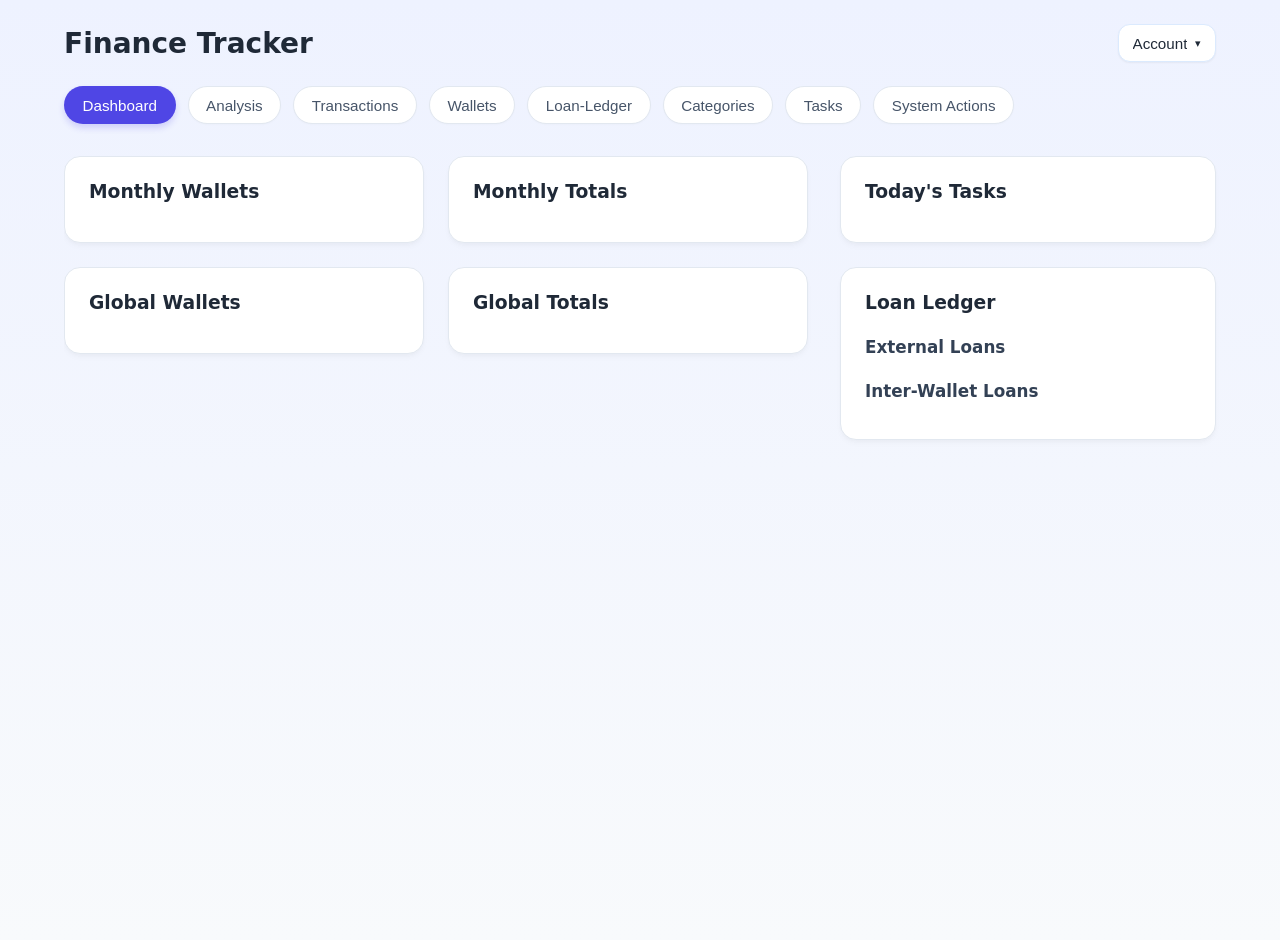
==== commit 131fa711: "Added Analysis tab" ====
--- a/ui/index.html
+++ b/ui/index.html
@@ -6,6 +6,9 @@
   <title>Finance Tracker</title>
   <link rel="stylesheet" href="styles.css" />
   <link rel="icon" type="image/png" href="favicon.png" />
+  <!-- Added Chart.js for Pie Charts -->
+  <script src="chart.js"></script>
+  <script src="chartjs-plugin-datalabels.min.js"></script>
 </head>
 <body>
   <div class="nav-overlay" id="nav-overlay"></div>
@@ -37,6 +40,7 @@
     
     <nav id="main-nav">
       <button data-view="dashboard" class="active">Dashboard</button>
+      <button data-view="analysis">Analysis</button>
       <button data-view="transactions">Transactions</button>
       <button data-view="wallets">Wallets</button>
       <button data-view="loan-ledger-tab">Loan-Ledger</button>
@@ -89,6 +93,57 @@
                 </div>
               </div>
             </div>
+          </div>
+        </div>
+      </section>
+
+      <!-- ANALYSIS TAB -->
+      <section id="analysis" class="view">
+        <div class="panel">
+          <h3 class="section-title">Monthly Category Spends Breakdown</h3>
+          
+          <!-- Forced Flexbox and Inline Heights for Chart.js -->
+          <div style="display: flex; flex-wrap: wrap; gap: 2rem; justify-content: center; margin-top: 1.5rem; min-height: 300px;">
+            <div style="flex: 1 1 280px; display: flex; flex-direction: column; align-items: center; max-width: 400px;">
+              <h4 style="margin-top: 0; margin-bottom: 1rem; color: #475569;">Values Spent</h4>
+              <div style="position: relative; width: 100%; height: 260px;" id="value-chart-container">
+                <canvas id="value-pie-chart"></canvas>
+              </div>
+            </div>
+            
+            <div style="flex: 1 1 280px; display: flex; flex-direction: column; align-items: center; max-width: 400px;">
+              <h4 style="margin-top: 0; margin-bottom: 1rem; color: #475569;">Percentage Distribution</h4>
+              <div style="position: relative; width: 100%; height: 260px;" id="percent-chart-container">
+                <canvas id="percent-pie-chart"></canvas>
+              </div>
+            </div>
+          </div>
+        </div>
+
+        <div class="panel" style="display: flex; flex-direction: column;">
+          <div class="analysis-table-header" style="display: flex; justify-content: space-between; align-items: center; margin-bottom: 1rem; flex-wrap: wrap; gap: 1rem;">
+            <h3 class="section-title" style="margin: 0;">Detailed Transactions</h3>
+            <div style="flex: 1 1 300px; max-width: 500px;">
+              <input type="text" id="analysis-search" placeholder="Search transactions across all fields..." style="width: 100%;" />
+            </div>
+          </div>
+          <div class="table-wrapper" style="max-height: 50vh; overflow-y: auto;">
+            <table id="analysis-transaction-table" class="expandable-table">
+              <thead style="position: sticky; top: 0; z-index: 10;">
+                <tr>
+                  <th class="sortable" data-sort="date">Date & Time <span class="sort-icon"></span></th>
+                  <th class="sortable" data-sort="type">Type <span class="sort-icon"></span></th>
+                  <th class="sortable" data-sort="amount">Amount <span class="sort-icon"></span></th>
+                  <th class="sortable" data-sort="source_wallet_id">Source <span class="sort-icon"></span></th>
+                  <th class="sortable" data-sort="destination_wallet_id">Destination <span class="sort-icon"></span></th>
+                  <th class="sortable" data-sort="category">Category <span class="sort-icon"></span></th>
+                  <th class="sortable" data-sort="counterparty">Counterparty <span class="sort-icon"></span></th>
+                  <th class="sortable" data-sort="payment_instrument">Instrument <span class="sort-icon"></span></th>
+                  <th class="sortable" data-sort="details">Details <span class="sort-icon"></span></th>
+                </tr>
+              </thead>
+              <tbody></tbody>
+            </table>
           </div>
         </div>
       </section>
--- a/ui/styles.css
+++ b/ui/styles.css
@@ -240,6 +240,8 @@
 }
 .btn-small:hover { background: #e0e7ff; }
 
+/* ... [Keep all existing CSS unchanged up to the Toasts Section] ... */
+
 /* Toasts */
 #toasts { position: fixed; right: 1.5rem; bottom: 1.5rem; display: flex; flex-direction: column; gap: 0.75rem; z-index: 300; }
 .toast {
@@ -254,6 +256,51 @@
   padding: 1.5rem; box-shadow: 0 4px 6px -1px rgba(0, 0, 0, 0.03), 0 2px 4px -1px rgba(0, 0, 0, 0.02); margin-bottom: 1.25rem;
 }
 .section-title { margin-top: 0; margin-bottom: 0.85rem; color: #334155; font-size: 1.05rem; }
+
+/* Analysis View Charts */
+/* Analysis View Charts */
+.charts-container {
+  display: grid; 
+  grid-template-columns: repeat(auto-fit, minmax(280px, 1fr)); 
+  gap: 2rem; 
+  align-items: start; 
+  margin-top: 1.5rem;
+}
+
+.chart-wrapper {
+  display: flex; 
+  flex-direction: column; 
+  align-items: center; 
+  width: 100%; 
+}
+
+.chart-wrapper h4 { 
+  margin-top: 0; 
+  margin-bottom: 0.75rem; 
+  color: #475569; 
+  font-size: 1.05rem; 
+}
+
+/* Dedicated wrapper for Chart.js to prevent flexbox collapsing */
+.canvas-container {
+  position: relative;
+  width: 100%;
+  height: 280px; 
+}
+
+/* Analysis View Searching */
+.analysis-table-header {
+  display: flex; 
+  justify-content: space-between; 
+  align-items: center; 
+  margin-bottom: 1rem; 
+  flex-wrap: wrap; 
+  gap: 1rem;
+}
+.search-bar-wrapper { flex: 1 1 300px; max-width: 500px; }
+.search-bar-wrapper input { width: 100%; }
+
+/* ... [Rest of existing styles below this point untouched] ... */
 
 /* Table Sorting */
 .sortable { cursor: pointer; user-select: none; position: relative; transition: background 0.15s ease; }
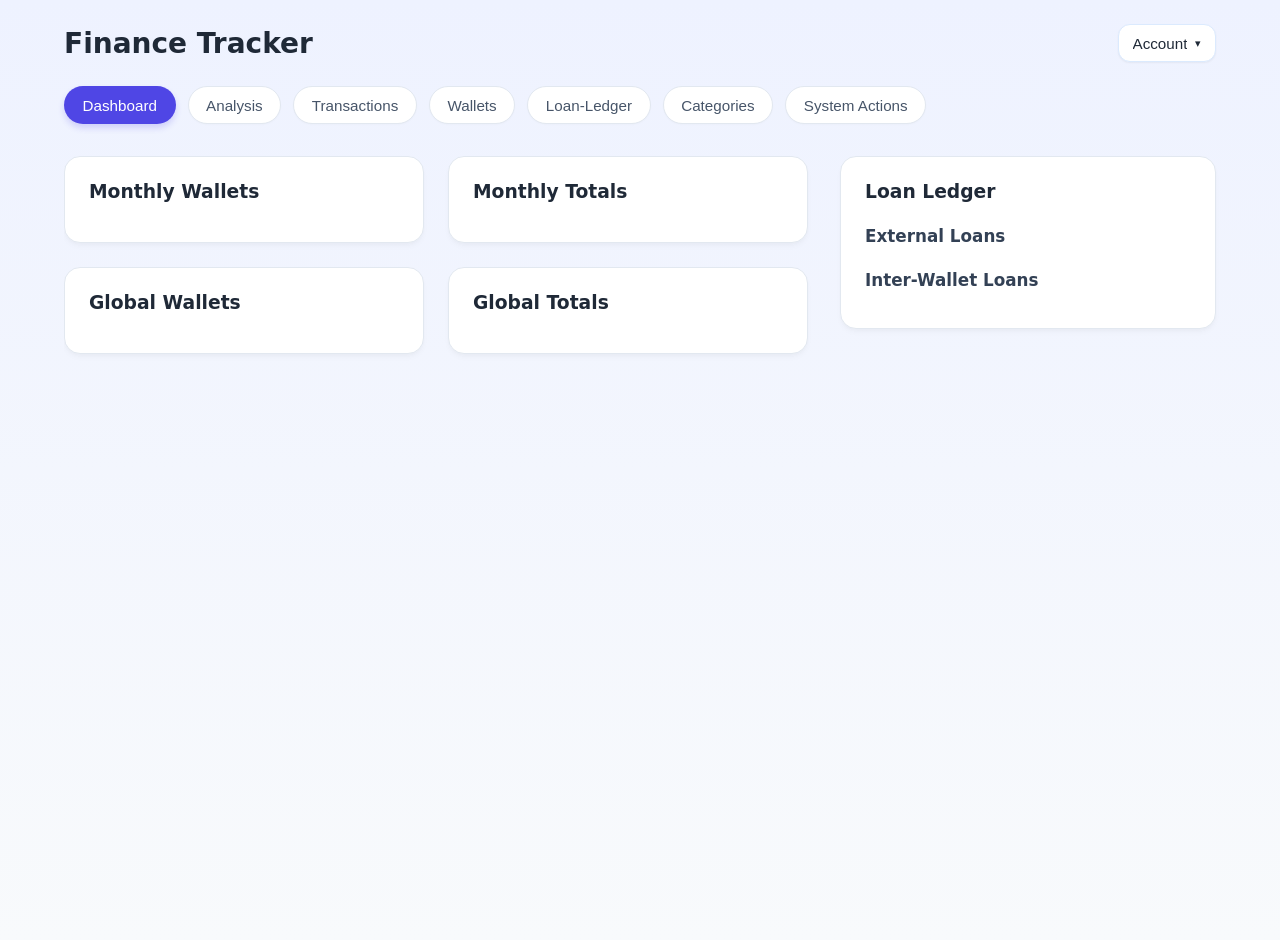
==== commit 0a820fab: "Removed The Tasks Functionality" ====
--- a/ui/index.html
+++ b/ui/index.html
@@ -45,7 +45,7 @@
       <button data-view="wallets">Wallets</button>
       <button data-view="loan-ledger-tab">Loan-Ledger</button>
       <button data-view="categories">Categories</button>
-      <button data-view="tasks">Tasks</button>
+      <!-- <button data-view="tasks">Tasks</button> -->
       <button data-view="system">System Actions</button>
     </nav>
 
@@ -76,10 +76,10 @@
             </div>
           </div>
           <div class="dash-right">
-            <div class="card dash-card" id="card-r11">
+            <!-- <div class="card dash-card" id="card-r11">
               <h3 class="dash-card-header">Today's Tasks</h3>
               <div id="today-tasks" class="dash-card-body"></div>
-            </div>
+            </div> -->
             <div class="card dash-card" id="card-r12">
               <h3 class="dash-card-header">Loan Ledger</h3>
               <div class="dash-card-body">
@@ -102,18 +102,17 @@
         <div class="panel">
           <h3 class="section-title">Monthly Category Spends Breakdown</h3>
           
-          <!-- Forced Flexbox and Inline Heights for Chart.js -->
-          <div style="display: flex; flex-wrap: wrap; gap: 2rem; justify-content: center; margin-top: 1.5rem; min-height: 300px;">
-            <div style="flex: 1 1 280px; display: flex; flex-direction: column; align-items: center; max-width: 400px;">
+          <div style="display: flex; flex-wrap: wrap; gap: 2rem; justify-content: center; margin-top: 1.5rem; min-height: 400px;">
+            <div style="flex: 1 1 320px; display: flex; flex-direction: column; align-items: center; max-width: 500px;">
               <h4 style="margin-top: 0; margin-bottom: 1rem; color: #475569;">Values Spent</h4>
-              <div style="position: relative; width: 100%; height: 260px;" id="value-chart-container">
+              <div style="position: relative; width: 100%; height: 380px;" id="value-chart-container">
                 <canvas id="value-pie-chart"></canvas>
               </div>
             </div>
             
-            <div style="flex: 1 1 280px; display: flex; flex-direction: column; align-items: center; max-width: 400px;">
+            <div style="flex: 1 1 320px; display: flex; flex-direction: column; align-items: center; max-width: 500px;">
               <h4 style="margin-top: 0; margin-bottom: 1rem; color: #475569;">Percentage Distribution</h4>
-              <div style="position: relative; width: 100%; height: 260px;" id="percent-chart-container">
+              <div style="position: relative; width: 100%; height: 380px;" id="percent-chart-container">
                 <canvas id="percent-pie-chart"></canvas>
               </div>
             </div>
@@ -385,7 +384,8 @@
         </div>
       </section>
 
-      <!-- TASKS TAB -->
+      <!--       
+      
       <section id="tasks" class="view">
         <h2>Tasks</h2>
         <div class="panel">
@@ -403,7 +403,8 @@
           </div>
           <ul id="task-list" class="task-list"></ul>
         </div>
-      </section>
+      </section> -->
+    
     </main>
   </div>
 
